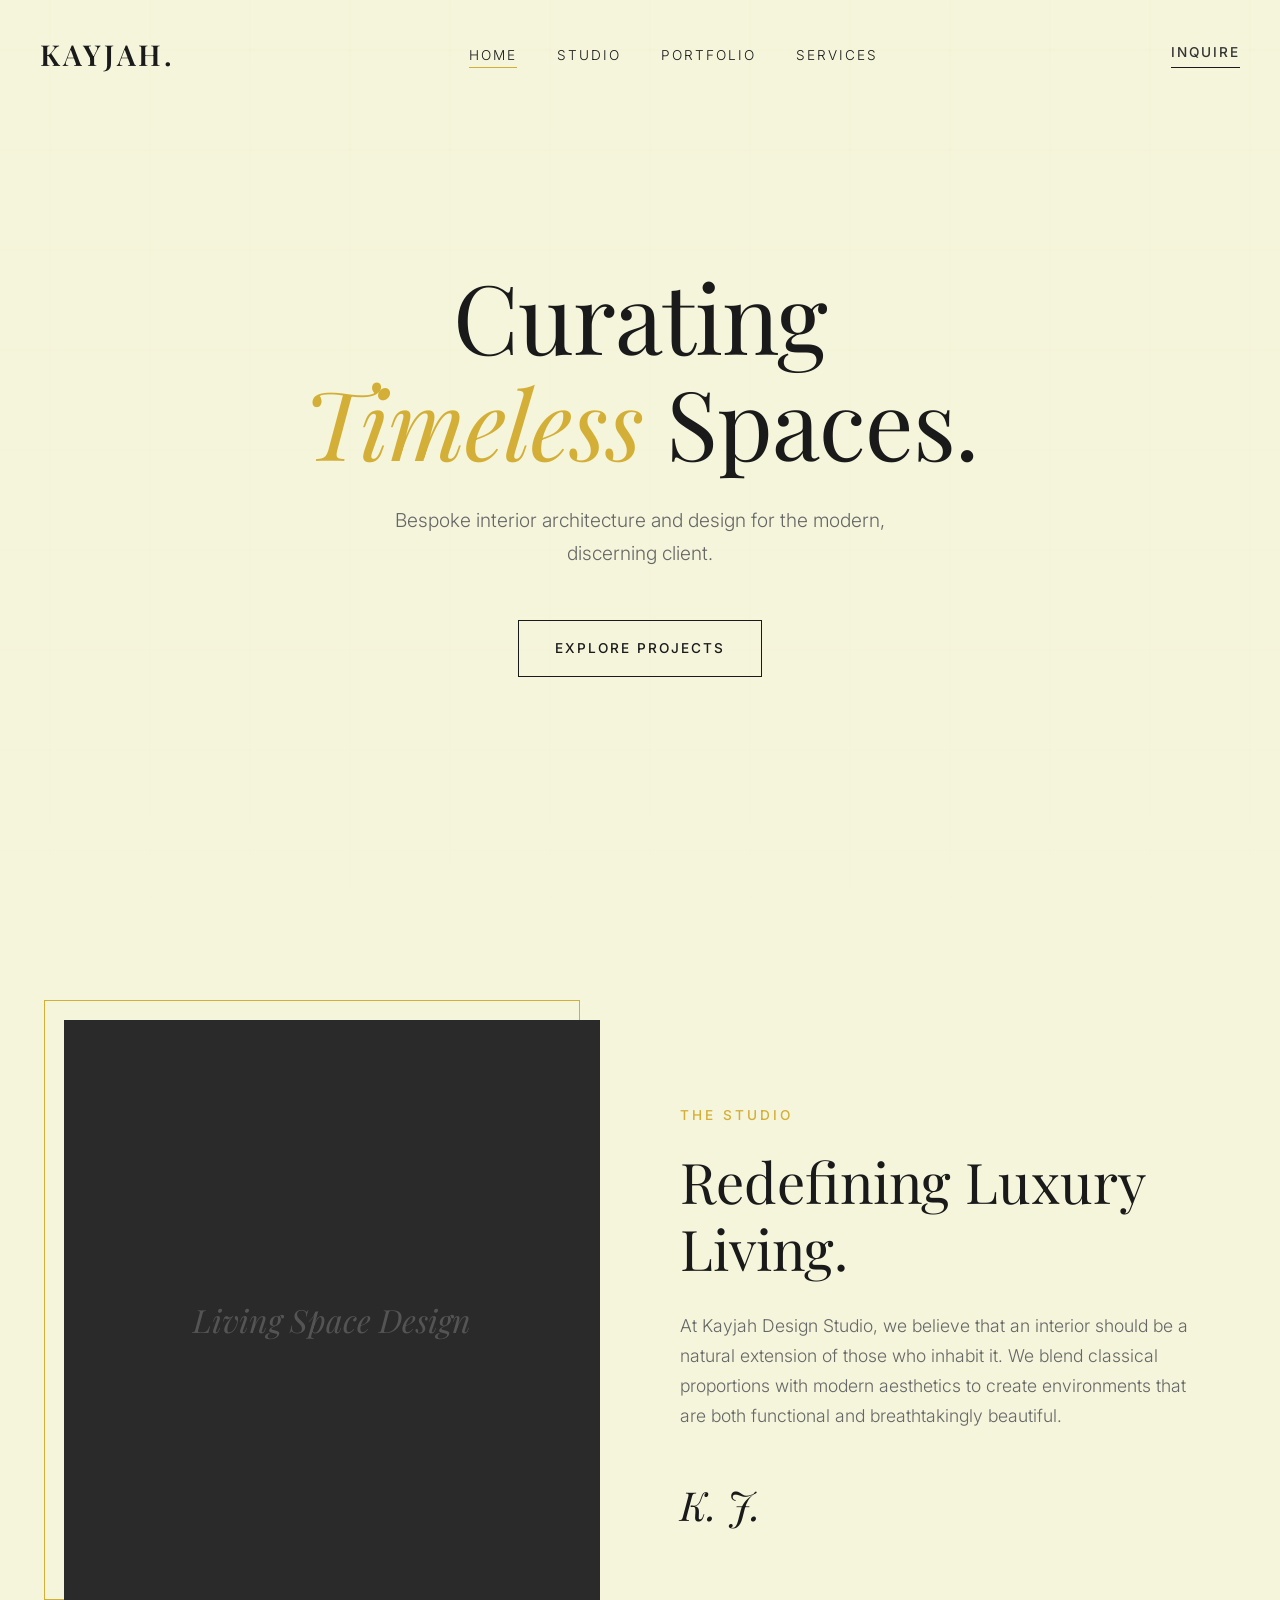
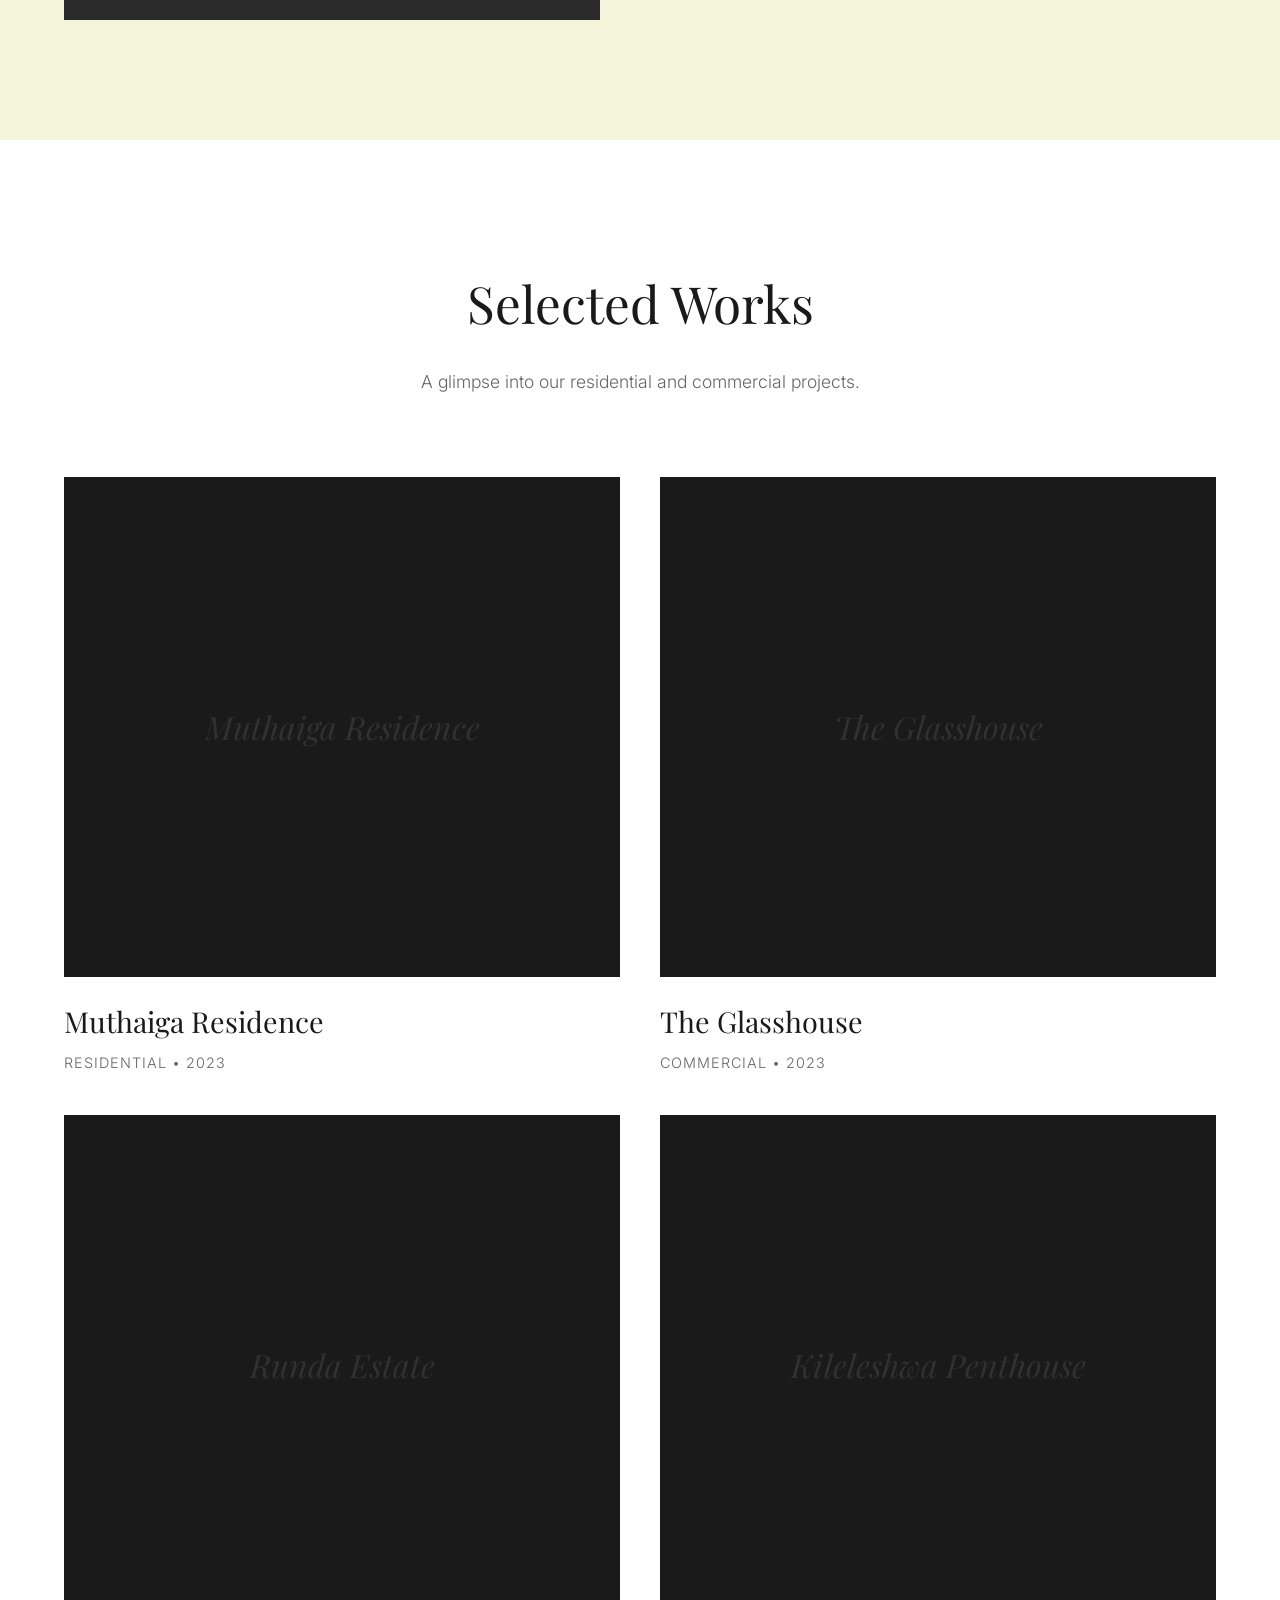
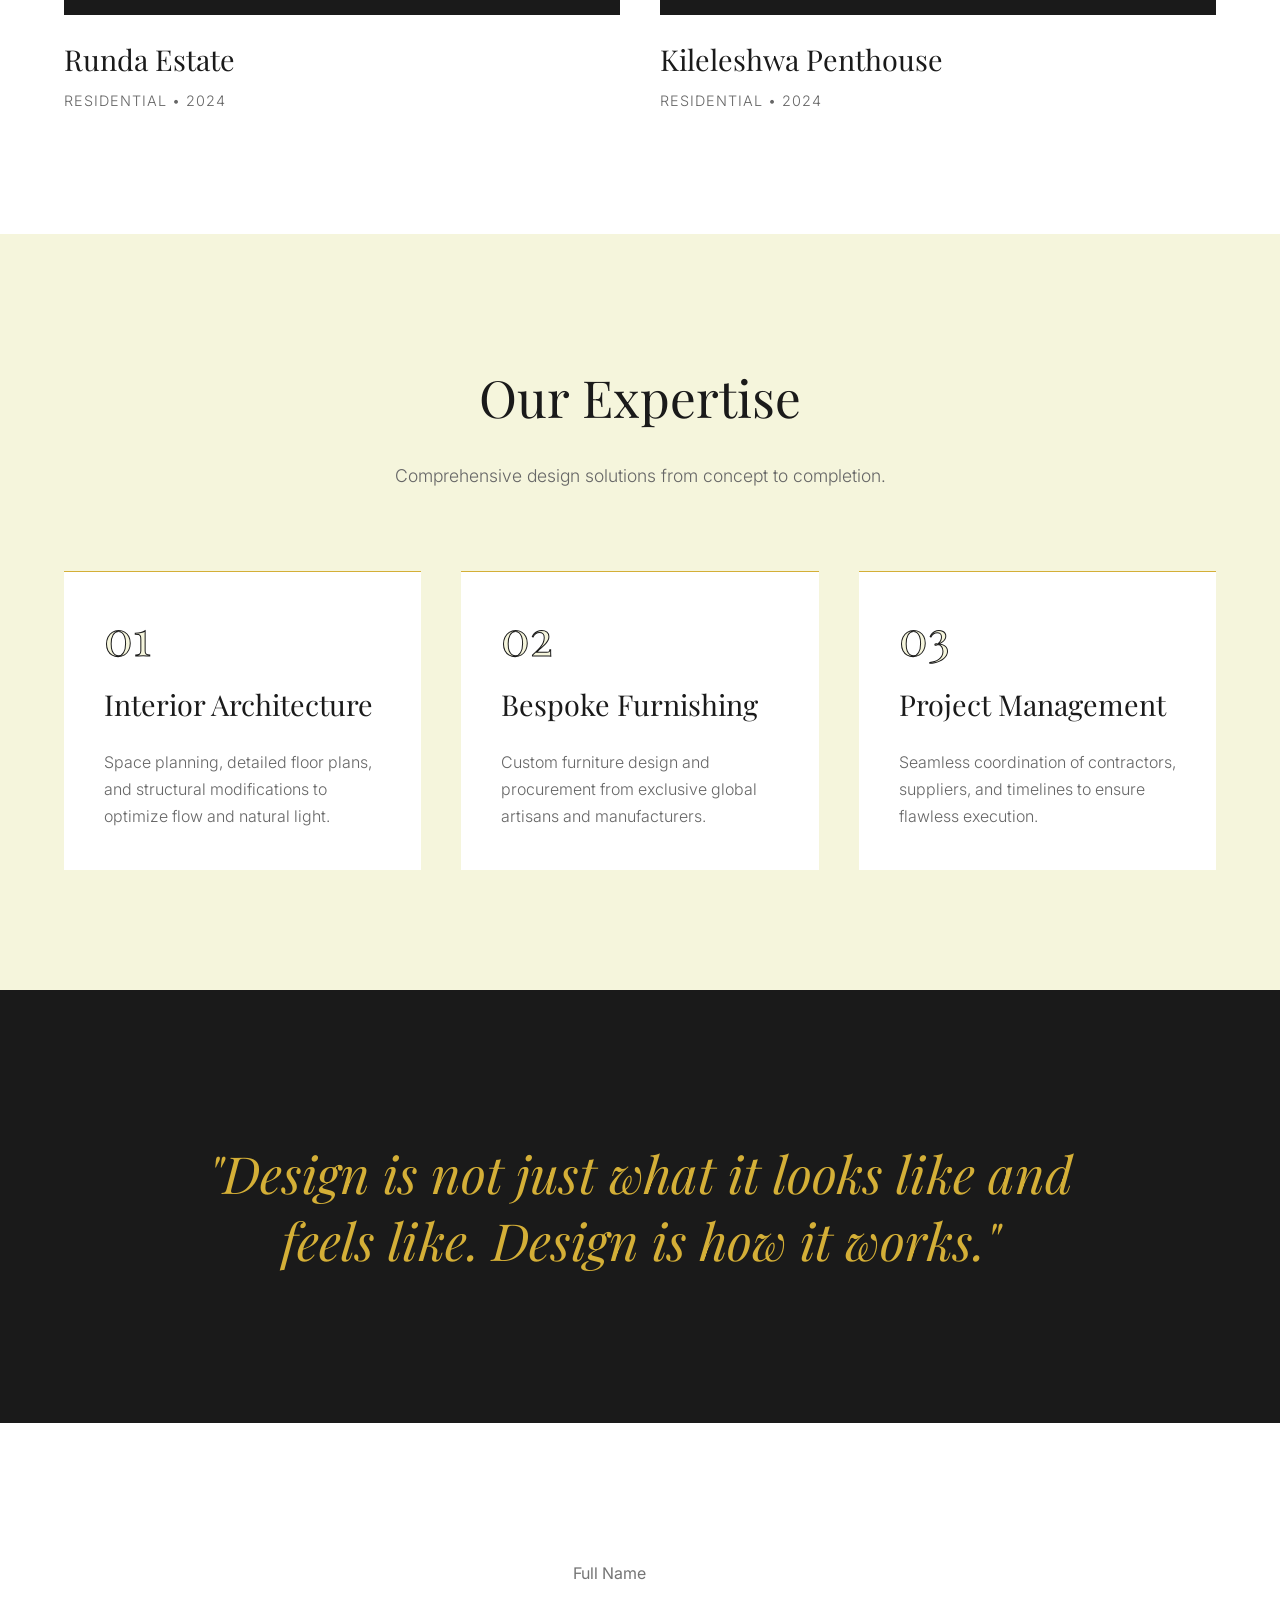
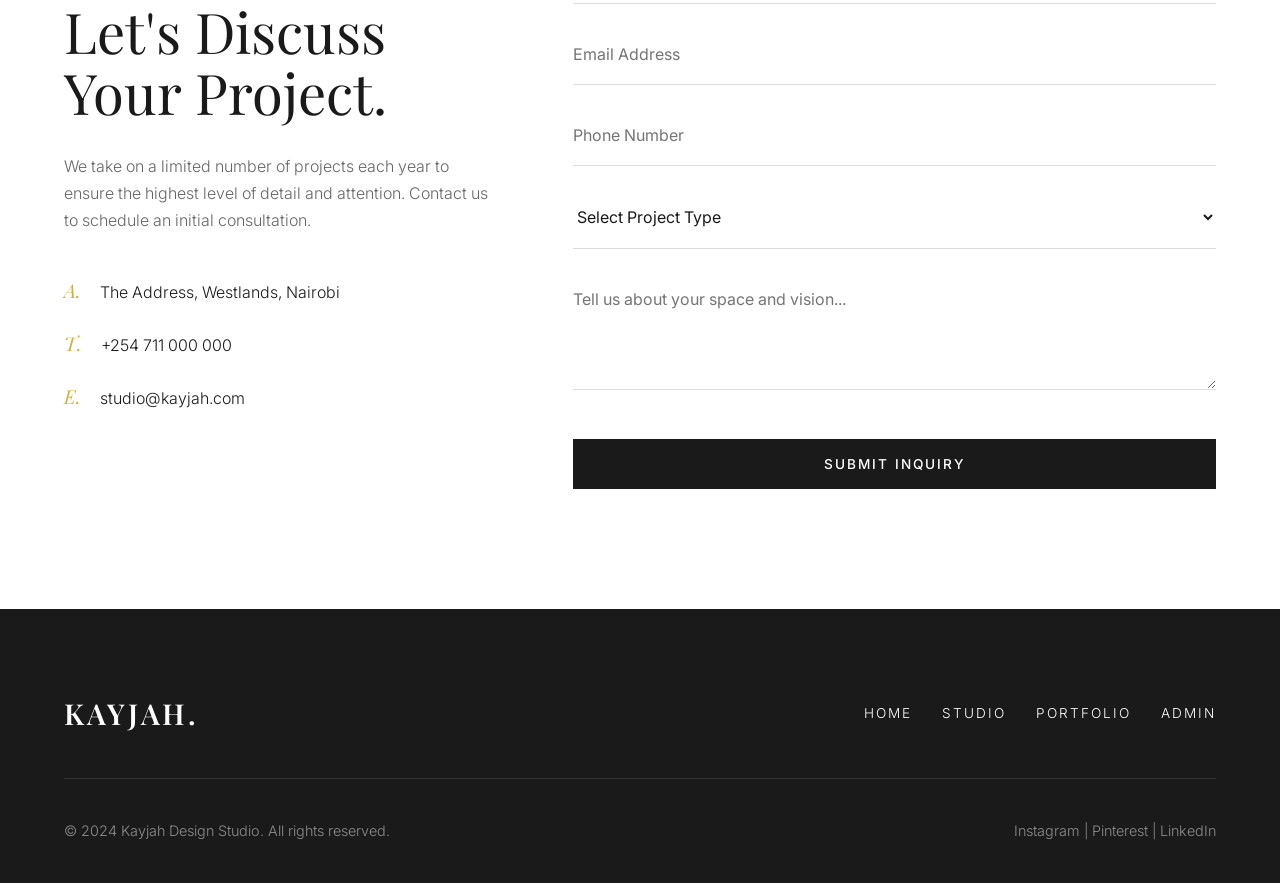
==== index.html @ e2bc9a6b "Initial commit: Kayjah Design Studio" ====
<!DOCTYPE html>
<html lang="en">
<head>
    <meta charset="UTF-8"><meta name="viewport" content="width=device-width,initial-scale=1.0">
    <title>Kayjah Design Studio | Luxury Interior Design Nairobi</title>
    <meta name="description" content="Kayjah Design Studio creates bespoke, elegant, and timeless interior spaces for residential and commercial clients in Nairobi, Kenya.">
    <link href="https://fonts.googleapis.com/css2?family=Inter:wght@300;400;500;600&family=Playfair+Display:ital,wght@0,400;0,600;0,700;1,400&display=swap" rel="stylesheet">
    <link rel="stylesheet" href="style.css">
</head>
<body>
    <nav class="navbar" id="navbar"><div class="nav-container">
        <a href="#home" class="nav-logo">KAYJAH.</a>
        <ul class="nav-links" id="navLinks"><li><a href="#home" class="nav-link active">Home</a></li><li><a href="#about" class="nav-link">Studio</a></li><li><a href="#portfolio" class="nav-link">Portfolio</a></li><li><a href="#services" class="nav-link">Services</a></li></ul>
        <a href="#contact" class="nav-cta">Inquire</a>
        <button class="hamburger" id="hamburger"><span></span><span></span><span></span></button>
    </div></nav>

    <header id="home" class="hero">
        <div class="hero-bg"></div>
        <div class="hero-content">
            <h1>Curating<br><em>Timeless</em> Spaces.</h1>
            <p class="hero-sub">Bespoke interior architecture and design for the modern, discerning client.</p>
            <a href="#portfolio" class="btn btn-outline">Explore Projects</a>
        </div>
    </header>

    <section id="about" class="section split-section">
        <div class="container"><div class="split-grid">
            <div class="split-img">
                <div class="img-placeholder">Living Space Design</div>
            </div>
            <div class="split-content">
                <span class="tag">The Studio</span>
                <h2>Redefining Luxury Living.</h2>
                <p>At Kayjah Design Studio, we believe that an interior should be a natural extension of those who inhabit it. We blend classical proportions with modern aesthetics to create environments that are both functional and breathtakingly beautiful.</p>
                <div class="signature">K. J.</div>
            </div>
        </div></div>
    </section>

    <section id="portfolio" class="section bg-light">
        <div class="container">
            <div class="section-header"><h2>Selected Works</h2><p>A glimpse into our residential and commercial projects.</p></div>
            <div class="port-grid">
                <div class="port-item">
                    <div class="port-img img-1">Muthaiga Residence</div>
                    <div class="port-info"><h3>Muthaiga Residence</h3><p>Residential • 2023</p></div>
                </div>
                <div class="port-item">
                    <div class="port-img img-2">The Glasshouse</div>
                    <div class="port-info"><h3>The Glasshouse</h3><p>Commercial • 2023</p></div>
                </div>
                <div class="port-item">
                    <div class="port-img img-3">Runda Estate</div>
                    <div class="port-info"><h3>Runda Estate</h3><p>Residential • 2024</p></div>
                </div>
                <div class="port-item">
                    <div class="port-img img-4">Kileleshwa Penthouse</div>
                    <div class="port-info"><h3>Kileleshwa Penthouse</h3><p>Residential • 2024</p></div>
                </div>
            </div>
        </div>
    </section>

    <section id="services" class="section">
        <div class="container">
            <div class="section-header"><h2>Our Expertise</h2><p>Comprehensive design solutions from concept to completion.</p></div>
            <div class="svc-grid">
                <div class="svc-card">
                    <div class="svc-num">01</div>
                    <h3>Interior Architecture</h3>
                    <p>Space planning, detailed floor plans, and structural modifications to optimize flow and natural light.</p>
                </div>
                <div class="svc-card">
                    <div class="svc-num">02</div>
                    <h3>Bespoke Furnishing</h3>
                    <p>Custom furniture design and procurement from exclusive global artisans and manufacturers.</p>
                </div>
                <div class="svc-card">
                    <div class="svc-num">03</div>
                    <h3>Project Management</h3>
                    <p>Seamless coordination of contractors, suppliers, and timelines to ensure flawless execution.</p>
                </div>
            </div>
        </div>
    </section>

    <section class="quote-section">
        <div class="container">
            <blockquote>"Design is not just what it looks like and feels like. Design is how it works."</blockquote>
        </div>
    </section>

    <section id="contact" class="section contact-section bg-light">
        <div class="container"><div class="contact-wrap">
            <div class="contact-info">
                <h2>Let's Discuss<br>Your Project.</h2>
                <p>We take on a limited number of projects each year to ensure the highest level of detail and attention. Contact us to schedule an initial consultation.</p>
                <div class="c-details">
                    <p><span>A.</span> The Address, Westlands, Nairobi</p>
                    <p><span>T.</span> +254 711 000 000</p>
                    <p><span>E.</span> studio@kayjah.com</p>
                </div>
            </div>
            <div class="contact-form-box">
                <form id="contactForm">
                    <div class="form-group"><input type="text" name="name" placeholder="Full Name" required></div>
                    <div class="form-group"><input type="email" name="email" placeholder="Email Address" required></div>
                    <div class="form-group"><input type="tel" name="phone" placeholder="Phone Number" required></div>
                    <div class="form-group"><select name="projectType" required><option value="">Select Project Type</option><option>Residential</option><option>Commercial / Retail</option><option>Hospitality</option></select></div>
                    <div class="form-group"><textarea name="details" rows="4" placeholder="Tell us about your space and vision..." required></textarea></div>
                    <button type="submit" class="btn btn-primary">Submit Inquiry</button>
                </form>
            </div>
        </div></div>
    </section>

    <footer class="footer"><div class="container">
        <div class="f-top">
            <a href="#home" class="nav-logo">KAYJAH.</a>
            <div class="f-links">
                <a href="#home">Home</a>
                <a href="#about">Studio</a>
                <a href="#portfolio">Portfolio</a>
                <a href="admin.html">Admin</a>
            </div>
        </div>
        <div class="f-bottom">
            <p>© 2024 Kayjah Design Studio. All rights reserved.</p>
            <div class="socials">Instagram | Pinterest | LinkedIn</div>
        </div>
    </div></footer>

    <div class="toast" id="toast"></div>
    <script src="script.js"></script>
</body></html>
---- style.css ----
/* Kayjah Design Studio — Warm Beige #F5F5DC | Matte Black #1A1A1A | Brushed Gold #D4AF37 */
*,*::before,*::after{margin:0;padding:0;box-sizing:border-box}
:root{--primary:#1A1A1A;--primary-light:#2A2A2A;--accent:#D4AF37;--accent-hover:#b8952b;--bg:#F5F5DC;--white:#ffffff;--text:#333333;--text-light:#666666;--shadow:0 15px 40px rgba(0,0,0,0.06);--transition:0.4s cubic-bezier(0.2,0.8,0.2,1)}
html{scroll-behavior:smooth}body{font-family:'Inter',sans-serif;background:var(--bg);color:var(--text);line-height:1.7;overflow-x:hidden;font-weight:300}
h1,h2,h3,h4{font-family:'Playfair Display',serif;color:var(--primary);font-weight:400}
.container{max-width:1200px;margin:0 auto;padding:0 24px}a{text-decoration:none;color:inherit;transition:var(--transition)}

.btn{display:inline-block;padding:16px 36px;font-family:'Inter',sans-serif;font-size:0.85rem;letter-spacing:2px;text-transform:uppercase;cursor:pointer;transition:var(--transition);border:1px solid transparent;font-weight:500}
.btn-primary{background:var(--primary);color:var(--white)}.btn-primary:hover{background:var(--accent);color:var(--white)}
.btn-outline{background:transparent;color:var(--primary);border-color:var(--primary)}.btn-outline:hover{background:var(--primary);color:var(--white)}

.navbar{position:fixed;top:0;left:0;right:0;z-index:1000;padding:30px 0;transition:var(--transition);background:transparent}.navbar.scrolled{background:var(--white);padding:20px 0;box-shadow:0 2px 20px rgba(0,0,0,0.05)}
.nav-container{max-width:1300px;margin:0 auto;padding:0 40px;display:flex;align-items:center;justify-content:space-between}
.nav-logo{font-family:'Playfair Display',serif;font-size:1.8rem;color:var(--primary);letter-spacing:3px;font-weight:600}
.nav-links{display:flex;list-style:none;gap:40px}.nav-link{color:var(--primary);font-size:0.85rem;text-transform:uppercase;letter-spacing:2px;position:relative}.nav-link::after{content:'';position:absolute;width:0;height:1px;bottom:-5px;left:0;background:var(--accent);transition:var(--transition)}.nav-link:hover::after,.nav-link.active::after{width:100%}
.nav-cta{font-size:0.85rem;text-transform:uppercase;letter-spacing:2px;border-bottom:1px solid var(--primary);padding-bottom:3px;font-weight:500}.nav-cta:hover{color:var(--accent);border-color:var(--accent)}
.hamburger{display:none;background:none;border:none;cursor:pointer;padding:8px}.hamburger span{display:block;width:26px;height:1px;background:var(--primary);margin:6px 0;transition:var(--transition)}

.hero{min-height:100vh;display:flex;align-items:center;padding:120px 40px 80px;position:relative;background:var(--bg)}
.hero-bg{position:absolute;inset:0;background:linear-gradient(rgba(245,245,220,0.7),rgba(245,245,220,0.9)),url('data:image/svg+xml;utf8,<svg width="100" height="100" xmlns="http://www.w3.org/2000/svg"><line x1="0" y1="50" x2="100" y2="50" stroke="%23D4AF37" stroke-width="0.5" opacity="0.3"/><line x1="50" y1="0" x2="50" y2="100" stroke="%23D4AF37" stroke-width="0.5" opacity="0.3"/></svg>')}
.hero-content{position:relative;z-index:2;max-width:800px;margin:0 auto;text-align:center}
.hero h1{font-size:clamp(4rem,8vw,6rem);line-height:1.1;margin-bottom:30px;letter-spacing:-1px}.hero h1 em{font-style:italic;color:var(--accent)}
.hero-sub{font-size:1.2rem;color:var(--text-light);margin-bottom:50px;max-width:500px;margin-left:auto;margin-right:auto}

.section{padding:120px 0}.bg-light{background:var(--white)}
.section-header{text-align:center;margin-bottom:80px}
.tag{display:inline-block;color:var(--accent);font-size:0.85rem;letter-spacing:3px;margin-bottom:20px;text-transform:uppercase;font-weight:500}
.section-header h2{font-size:clamp(2.5rem,4vw,3.5rem);margin-bottom:20px}.section-header p{color:var(--text-light);font-size:1.1rem;max-width:600px;margin:0 auto}

.split-grid{display:grid;grid-template-columns:1fr 1fr;gap:80px;align-items:center}
.split-img{position:relative}.img-placeholder{height:600px;background:var(--primary-light);display:flex;align-items:center;justify-content:center;color:rgba(255,255,255,0.2);font-family:'Playfair Display',serif;font-size:2rem;font-style:italic}
.split-img::before{content:'';position:absolute;top:-20px;left:-20px;width:100%;height:100%;border:1px solid var(--accent);z-index:-1}
.split-content h2{font-size:3.5rem;margin-bottom:30px;line-height:1.2}.split-content p{color:var(--text-light);margin-bottom:40px;font-size:1.1rem}
.signature{font-family:'Playfair Display',serif;font-style:italic;font-size:2.5rem;color:var(--primary)}

.port-grid{display:grid;grid-template-columns:repeat(2,1fr);gap:40px}
.port-item{cursor:pointer;group}.port-img{height:500px;background:var(--primary);margin-bottom:20px;display:flex;align-items:center;justify-content:center;color:rgba(255,255,255,0.1);font-family:'Playfair Display',serif;font-size:2rem;font-style:italic;transition:var(--transition)}.port-item:hover .port-img{transform:scale(0.98)}
.port-info h3{font-size:1.8rem;margin-bottom:5px;transition:var(--transition)}.port-item:hover h3{color:var(--accent)}
.port-info p{color:var(--text-light);font-size:0.9rem;text-transform:uppercase;letter-spacing:1px}

.svc-grid{display:grid;grid-template-columns:repeat(3,1fr);gap:40px}
.svc-card{padding:40px;background:var(--white);border-top:1px solid var(--accent);transition:var(--transition)}
.svc-card:hover{box-shadow:var(--shadow);transform:translateY(-10px)}
.svc-num{font-family:'Playfair Display',serif;font-size:3rem;color:var(--bg);line-height:1;margin-bottom:20px;-webkit-text-stroke:1px var(--primary)}
.svc-card h3{font-size:1.8rem;margin-bottom:20px}.svc-card p{color:var(--text-light)}

.quote-section{padding:150px 0;background:var(--primary);color:var(--white);text-align:center}
.quote-section blockquote{font-family:'Playfair Display',serif;font-size:clamp(2rem,4vw,3.5rem);max-width:900px;margin:0 auto;line-height:1.3;font-style:italic;color:var(--accent)}

.contact-wrap{display:grid;grid-template-columns:1fr 1.5fr;gap:80px;align-items:center}
.contact-info h2{font-size:3.5rem;margin-bottom:30px;line-height:1.1}.contact-info p{color:var(--text-light);margin-bottom:40px}
.c-details p{margin-bottom:20px;font-size:1rem;color:var(--primary)}.c-details span{color:var(--accent);font-family:'Playfair Display',serif;margin-right:15px;font-size:1.2rem;font-style:italic}

.contact-form-box form{display:grid;gap:20px}
.form-group input,.form-group select,.form-group textarea{width:100%;padding:20px 0;border:none;border-bottom:1px solid #ddd;background:transparent;font-family:'Inter',sans-serif;font-size:1rem;color:var(--primary);outline:none;transition:var(--transition)}
.form-group input:focus,.form-group select:focus,.form-group textarea:focus{border-color:var(--accent)}
.contact-form-box .btn{margin-top:20px}

.footer{background:var(--primary);color:var(--white);padding:80px 0 40px}
.f-top{display:flex;justify-content:space-between;align-items:center;border-bottom:1px solid rgba(255,255,255,0.1);padding-bottom:40px;margin-bottom:40px}
.f-top .nav-logo{color:var(--white)}
.f-links{display:flex;gap:30px;font-size:0.85rem;text-transform:uppercase;letter-spacing:2px}.f-links a:hover{color:var(--accent)}
.f-bottom{display:flex;justify-content:space-between;align-items:center;color:rgba(255,255,255,0.5);font-size:0.9rem}

.toast{position:fixed;bottom:40px;right:40px;background:var(--primary);color:var(--white);padding:20px 40px;font-family:'Inter',sans-serif;font-size:0.9rem;letter-spacing:1px;text-transform:uppercase;z-index:3000;opacity:0;transform:translateY(20px);transition:var(--transition);pointer-events:none;border:1px solid var(--accent)}.toast.show{opacity:1;transform:translateY(0)}

@media(max-width:992px){.split-grid{grid-template-columns:1fr}.port-grid{grid-template-columns:1fr}.svc-grid{grid-template-columns:1fr}.contact-wrap{grid-template-columns:1fr}}
@media(max-width:768px){.nav-container{padding:0 24px}.nav-links{display:none;flex-direction:column;position:absolute;top:100%;left:0;right:0;background:var(--white);padding:30px;box-shadow:0 10px 20px rgba(0,0,0,0.05)}.nav-links.active{display:flex}.nav-cta{display:none}.hamburger{display:block}.f-top{flex-direction:column;gap:30px}.f-links{flex-direction:column;align-items:center}.f-bottom{flex-direction:column;gap:20px;text-align:center}}
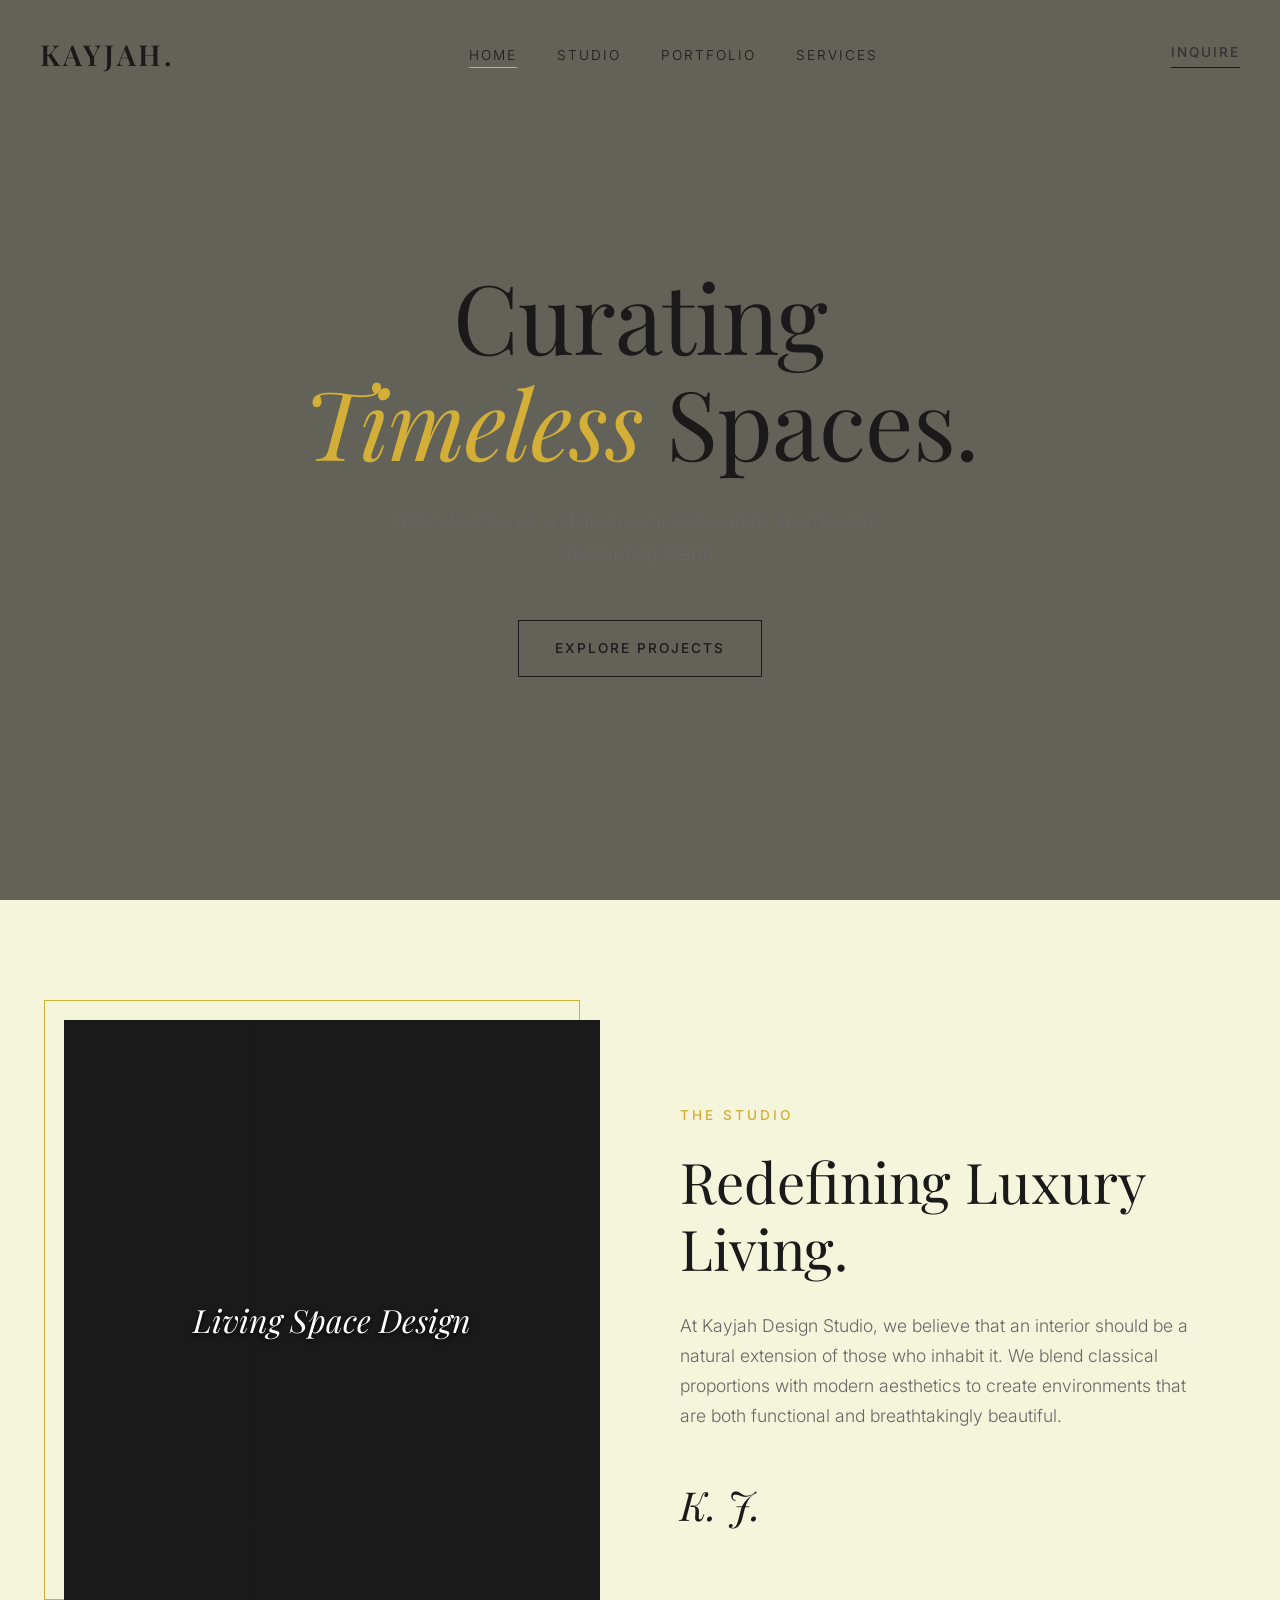
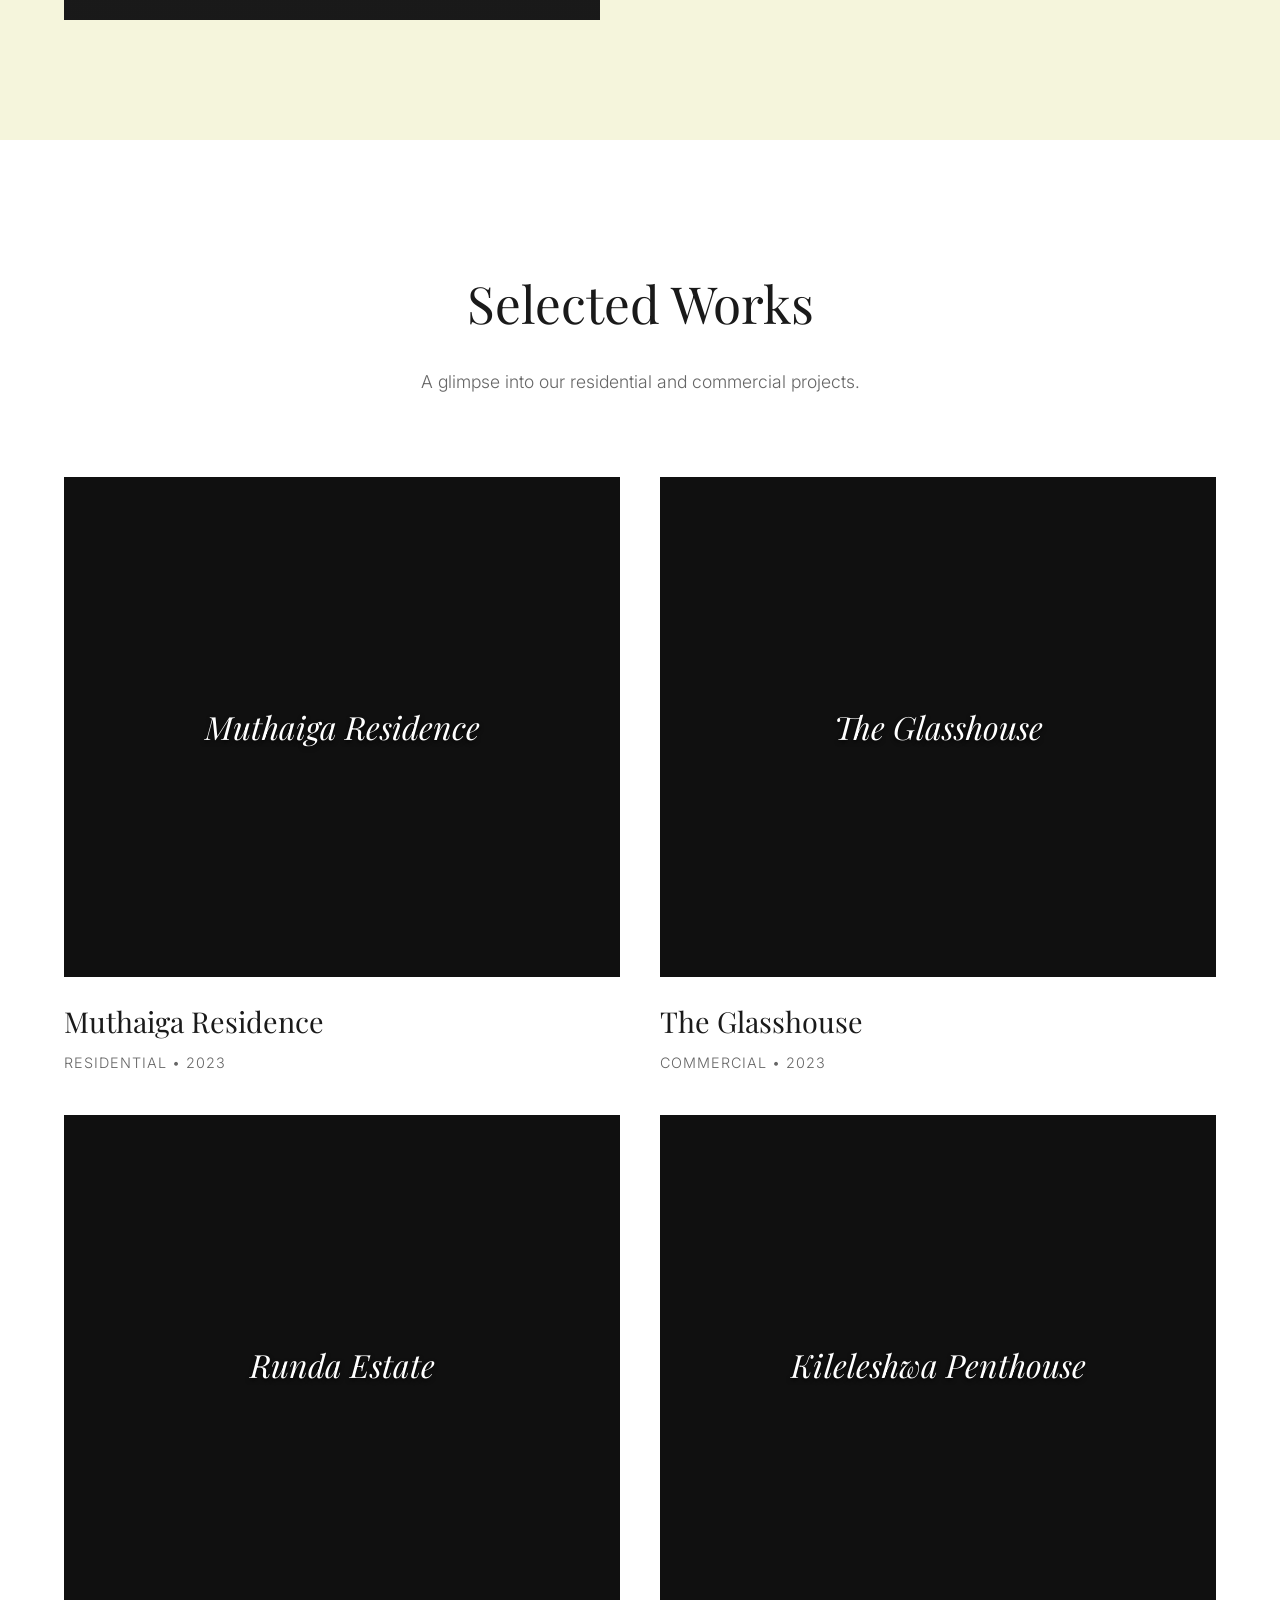
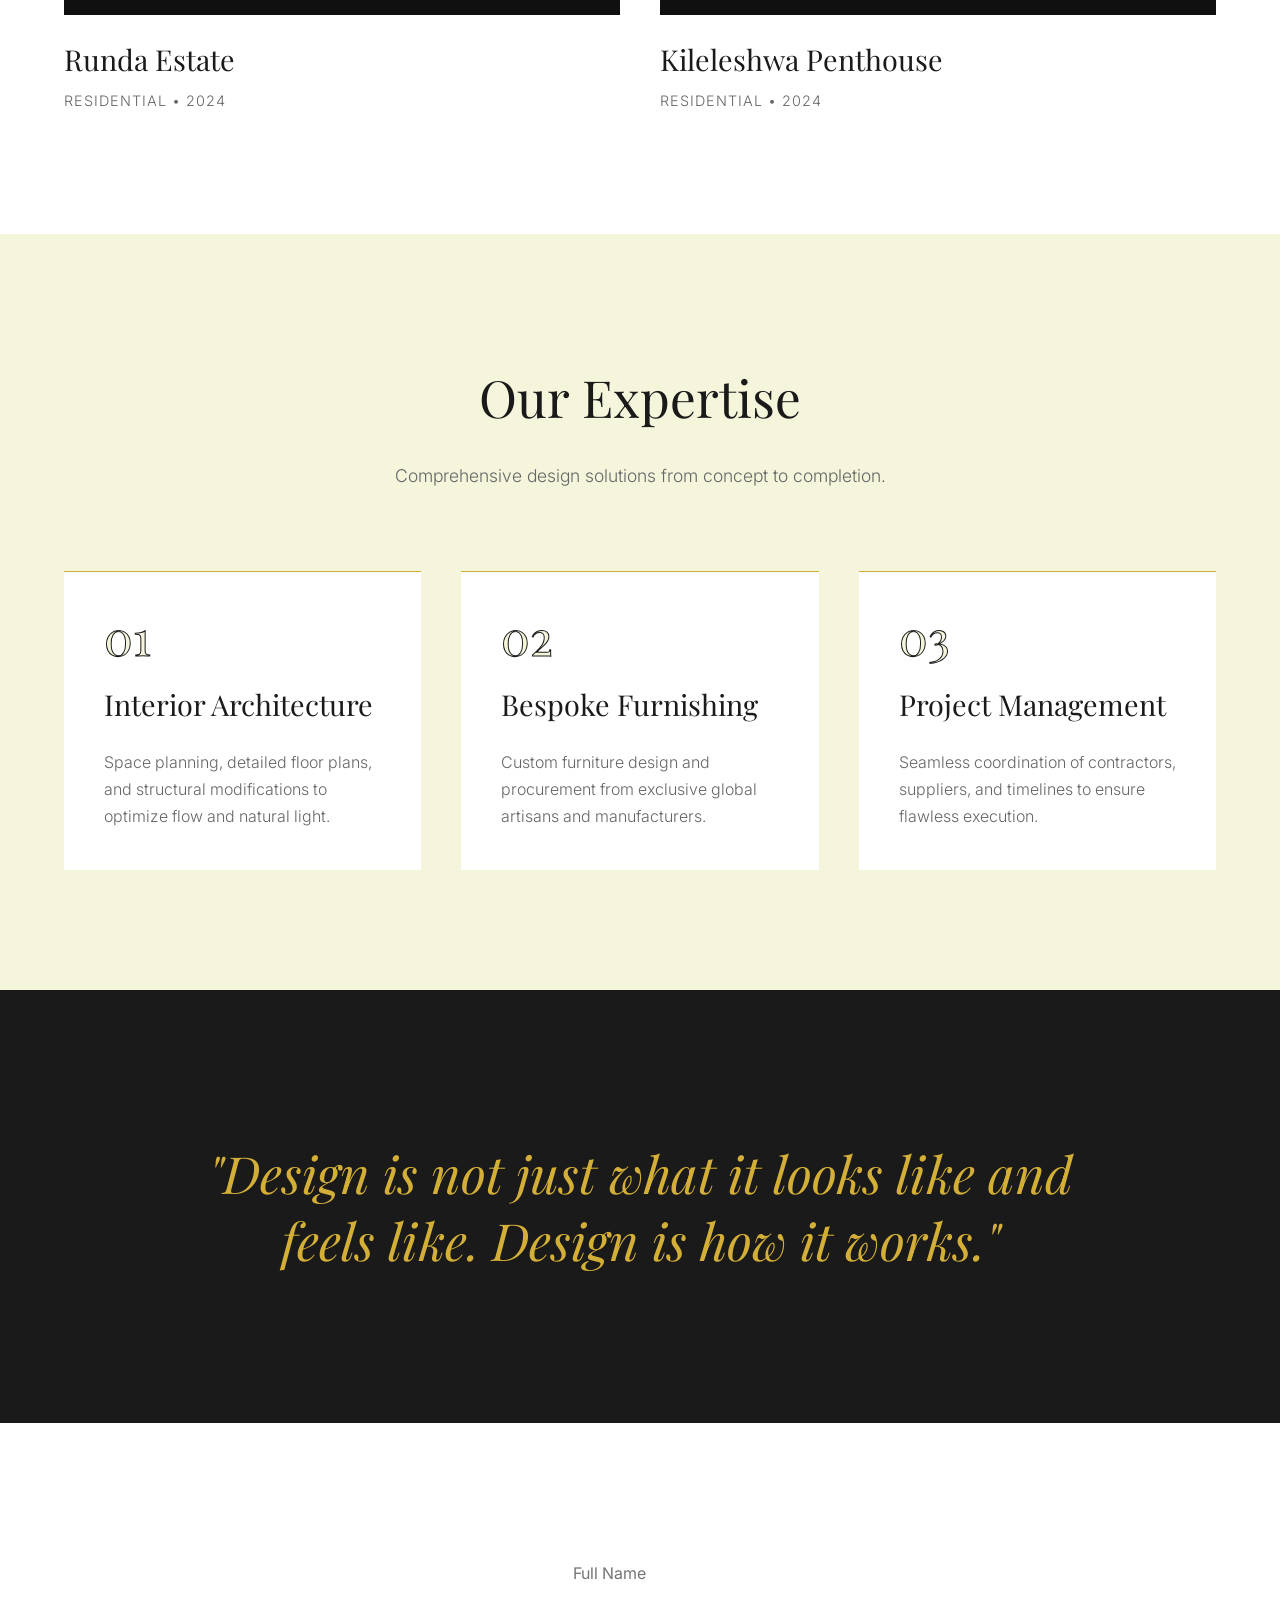
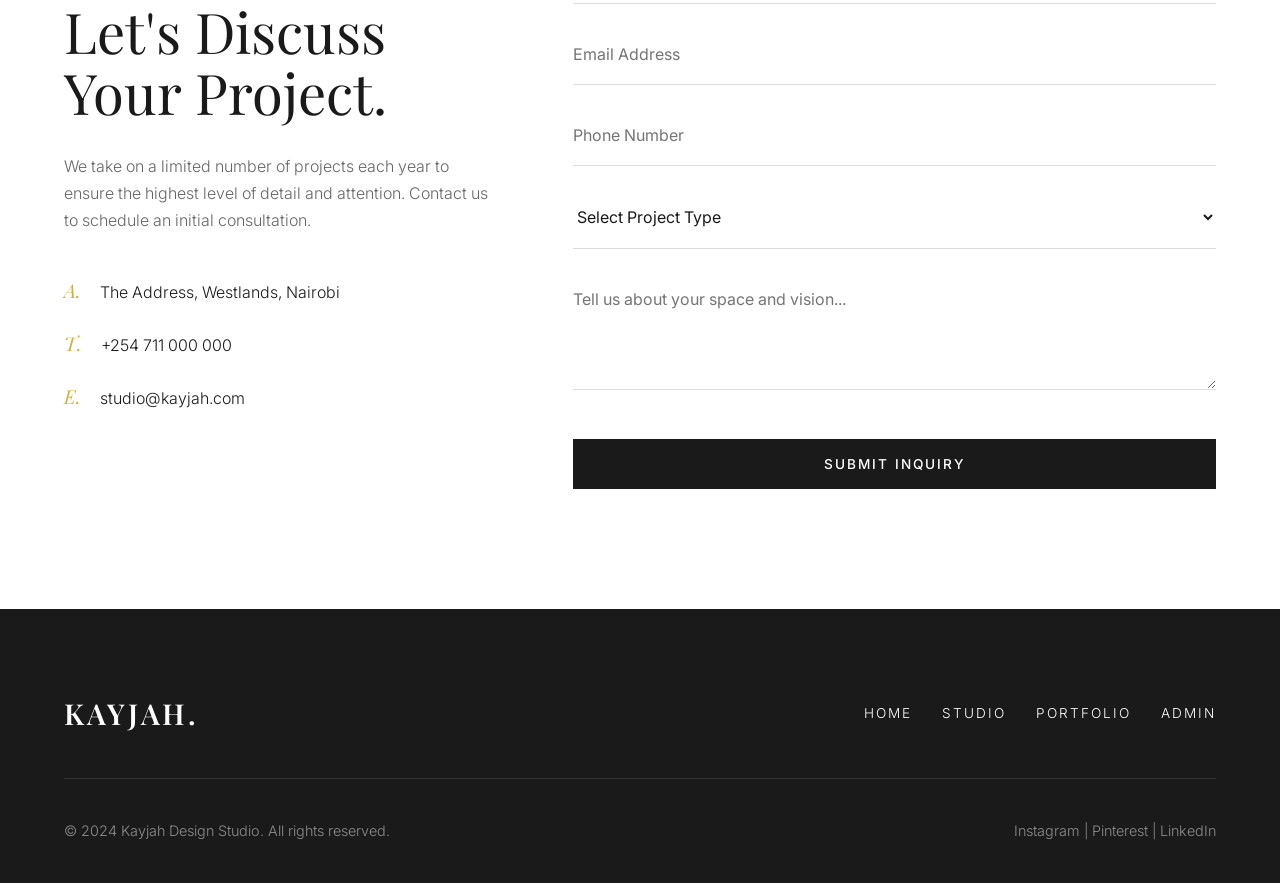
==== commit f18025e6: "Fix layout and perfectly inject background images" ====
--- a/index.html
+++ b/index.html
@@ -1,136 +1,129 @@
 <!DOCTYPE html>
+
 <html lang="en">
 <head>
-    <meta charset="UTF-8"><meta name="viewport" content="width=device-width,initial-scale=1.0">
-    <title>Kayjah Design Studio | Luxury Interior Design Nairobi</title>
-    <meta name="description" content="Kayjah Design Studio creates bespoke, elegant, and timeless interior spaces for residential and commercial clients in Nairobi, Kenya.">
-    <link href="https://fonts.googleapis.com/css2?family=Inter:wght@300;400;500;600&family=Playfair+Display:ital,wght@0,400;0,600;0,700;1,400&display=swap" rel="stylesheet">
-    <link rel="stylesheet" href="style.css">
+<meta charset="utf-8"/><meta content="width=device-width,initial-scale=1.0" name="viewport"/>
+<title>Kayjah Design Studio | Luxury Interior Design Nairobi</title>
+<meta content="Kayjah Design Studio creates bespoke, elegant, and timeless interior spaces for residential and commercial clients in Nairobi, Kenya." name="description"/>
+<link href="https://fonts.googleapis.com/css2?family=Inter:wght@300;400;500;600&amp;family=Playfair+Display:ital,wght@0,400;0,600;0,700;1,400&amp;display=swap" rel="stylesheet"/>
+<link href="style.css" rel="stylesheet"/>
 </head>
 <body>
-    <nav class="navbar" id="navbar"><div class="nav-container">
-        <a href="#home" class="nav-logo">KAYJAH.</a>
-        <ul class="nav-links" id="navLinks"><li><a href="#home" class="nav-link active">Home</a></li><li><a href="#about" class="nav-link">Studio</a></li><li><a href="#portfolio" class="nav-link">Portfolio</a></li><li><a href="#services" class="nav-link">Services</a></li></ul>
-        <a href="#contact" class="nav-cta">Inquire</a>
-        <button class="hamburger" id="hamburger"><span></span><span></span><span></span></button>
-    </div></nav>
-
-    <header id="home" class="hero">
-        <div class="hero-bg"></div>
-        <div class="hero-content">
-            <h1>Curating<br><em>Timeless</em> Spaces.</h1>
-            <p class="hero-sub">Bespoke interior architecture and design for the modern, discerning client.</p>
-            <a href="#portfolio" class="btn btn-outline">Explore Projects</a>
-        </div>
-    </header>
-
-    <section id="about" class="section split-section">
-        <div class="container"><div class="split-grid">
-            <div class="split-img">
-                <div class="img-placeholder">Living Space Design</div>
-            </div>
-            <div class="split-content">
-                <span class="tag">The Studio</span>
-                <h2>Redefining Luxury Living.</h2>
-                <p>At Kayjah Design Studio, we believe that an interior should be a natural extension of those who inhabit it. We blend classical proportions with modern aesthetics to create environments that are both functional and breathtakingly beautiful.</p>
-                <div class="signature">K. J.</div>
-            </div>
-        </div></div>
-    </section>
-
-    <section id="portfolio" class="section bg-light">
-        <div class="container">
-            <div class="section-header"><h2>Selected Works</h2><p>A glimpse into our residential and commercial projects.</p></div>
-            <div class="port-grid">
-                <div class="port-item">
-                    <div class="port-img img-1">Muthaiga Residence</div>
-                    <div class="port-info"><h3>Muthaiga Residence</h3><p>Residential • 2023</p></div>
-                </div>
-                <div class="port-item">
-                    <div class="port-img img-2">The Glasshouse</div>
-                    <div class="port-info"><h3>The Glasshouse</h3><p>Commercial • 2023</p></div>
-                </div>
-                <div class="port-item">
-                    <div class="port-img img-3">Runda Estate</div>
-                    <div class="port-info"><h3>Runda Estate</h3><p>Residential • 2024</p></div>
-                </div>
-                <div class="port-item">
-                    <div class="port-img img-4">Kileleshwa Penthouse</div>
-                    <div class="port-info"><h3>Kileleshwa Penthouse</h3><p>Residential • 2024</p></div>
-                </div>
-            </div>
-        </div>
-    </section>
-
-    <section id="services" class="section">
-        <div class="container">
-            <div class="section-header"><h2>Our Expertise</h2><p>Comprehensive design solutions from concept to completion.</p></div>
-            <div class="svc-grid">
-                <div class="svc-card">
-                    <div class="svc-num">01</div>
-                    <h3>Interior Architecture</h3>
-                    <p>Space planning, detailed floor plans, and structural modifications to optimize flow and natural light.</p>
-                </div>
-                <div class="svc-card">
-                    <div class="svc-num">02</div>
-                    <h3>Bespoke Furnishing</h3>
-                    <p>Custom furniture design and procurement from exclusive global artisans and manufacturers.</p>
-                </div>
-                <div class="svc-card">
-                    <div class="svc-num">03</div>
-                    <h3>Project Management</h3>
-                    <p>Seamless coordination of contractors, suppliers, and timelines to ensure flawless execution.</p>
-                </div>
-            </div>
-        </div>
-    </section>
-
-    <section class="quote-section">
-        <div class="container">
-            <blockquote>"Design is not just what it looks like and feels like. Design is how it works."</blockquote>
-        </div>
-    </section>
-
-    <section id="contact" class="section contact-section bg-light">
-        <div class="container"><div class="contact-wrap">
-            <div class="contact-info">
-                <h2>Let's Discuss<br>Your Project.</h2>
-                <p>We take on a limited number of projects each year to ensure the highest level of detail and attention. Contact us to schedule an initial consultation.</p>
-                <div class="c-details">
-                    <p><span>A.</span> The Address, Westlands, Nairobi</p>
-                    <p><span>T.</span> +254 711 000 000</p>
-                    <p><span>E.</span> studio@kayjah.com</p>
-                </div>
-            </div>
-            <div class="contact-form-box">
-                <form id="contactForm">
-                    <div class="form-group"><input type="text" name="name" placeholder="Full Name" required></div>
-                    <div class="form-group"><input type="email" name="email" placeholder="Email Address" required></div>
-                    <div class="form-group"><input type="tel" name="phone" placeholder="Phone Number" required></div>
-                    <div class="form-group"><select name="projectType" required><option value="">Select Project Type</option><option>Residential</option><option>Commercial / Retail</option><option>Hospitality</option></select></div>
-                    <div class="form-group"><textarea name="details" rows="4" placeholder="Tell us about your space and vision..." required></textarea></div>
-                    <button type="submit" class="btn btn-primary">Submit Inquiry</button>
-                </form>
-            </div>
-        </div></div>
-    </section>
-
-    <footer class="footer"><div class="container">
-        <div class="f-top">
-            <a href="#home" class="nav-logo">KAYJAH.</a>
-            <div class="f-links">
-                <a href="#home">Home</a>
-                <a href="#about">Studio</a>
-                <a href="#portfolio">Portfolio</a>
-                <a href="admin.html">Admin</a>
-            </div>
-        </div>
-        <div class="f-bottom">
-            <p>© 2024 Kayjah Design Studio. All rights reserved.</p>
-            <div class="socials">Instagram | Pinterest | LinkedIn</div>
-        </div>
-    </div></footer>
-
-    <div class="toast" id="toast"></div>
-    <script src="script.js"></script>
+<nav class="navbar" id="navbar"><div class="nav-container">
+<a class="nav-logo" href="#home">KAYJAH.</a>
+<ul class="nav-links" id="navLinks"><li><a class="nav-link active" href="#home">Home</a></li><li><a class="nav-link" href="#about">Studio</a></li><li><a class="nav-link" href="#portfolio">Portfolio</a></li><li><a class="nav-link" href="#services">Services</a></li></ul>
+<a class="nav-cta" href="#contact">Inquire</a>
+<button class="hamburger" id="hamburger"><span></span><span></span><span></span></button>
+</div></nav>
+<header class="hero" id="home">
+<div class="hero-bg" style=" background-image: linear-gradient(rgba(0,0,0,0.6), rgba(0,0,0,0.6)), url('https://loremflickr.com/1200/800/interior,design,livingroom?lock=100') !important; background-size: cover !important; background-position: center !important;"></div>
+<div class="hero-content">
+<h1>Curating<br/><em>Timeless</em> Spaces.</h1>
+<p class="hero-sub">Bespoke interior architecture and design for the modern, discerning client.</p>
+<a class="btn btn-outline" href="#portfolio">Explore Projects</a>
+</div>
+</header>
+<section class="section split-section" id="about">
+<div class="container"><div class="split-grid">
+<div class="split-img" style=" background-image: linear-gradient(rgba(0,0,0,0.4), rgba(0,0,0,0.4)), url('https://loremflickr.com/800/600/Living,Space,Design?lock=1') !important; background-size: cover !important; background-position: center !important; color: white !important; text-shadow: 0 2px 4px rgba(0,0,0,0.8);">
+<div class="img-placeholder" style=" background-image: linear-gradient(rgba(0,0,0,0.4), rgba(0,0,0,0.4)), url('https://loremflickr.com/800/600/Living,Space,Design?lock=2') !important; background-size: cover !important; background-position: center !important; color: white !important; text-shadow: 0 2px 4px rgba(0,0,0,0.8);">Living Space Design</div>
+</div>
+<div class="split-content">
+<span class="tag">The Studio</span>
+<h2>Redefining Luxury Living.</h2>
+<p>At Kayjah Design Studio, we believe that an interior should be a natural extension of those who inhabit it. We blend classical proportions with modern aesthetics to create environments that are both functional and breathtakingly beautiful.</p>
+<div class="signature">K. J.</div>
+</div>
+</div></div>
+</section>
+<section class="section bg-light" id="portfolio">
+<div class="container">
+<div class="section-header"><h2>Selected Works</h2><p>A glimpse into our residential and commercial projects.</p></div>
+<div class="port-grid">
+<div class="port-item">
+<div class="port-img img-1" style=" background-image: linear-gradient(rgba(0,0,0,0.4), rgba(0,0,0,0.4)), url('https://loremflickr.com/800/600/Muthaiga,Residence?lock=3') !important; background-size: cover !important; background-position: center !important; color: white !important; text-shadow: 0 2px 4px rgba(0,0,0,0.8);">Muthaiga Residence</div>
+<div class="port-info"><h3>Muthaiga Residence</h3><p>Residential • 2023</p></div>
+</div>
+<div class="port-item">
+<div class="port-img img-2" style=" background-image: linear-gradient(rgba(0,0,0,0.4), rgba(0,0,0,0.4)), url('https://loremflickr.com/800/600/The,Glasshouse?lock=4') !important; background-size: cover !important; background-position: center !important; color: white !important; text-shadow: 0 2px 4px rgba(0,0,0,0.8);">The Glasshouse</div>
+<div class="port-info"><h3>The Glasshouse</h3><p>Commercial • 2023</p></div>
+</div>
+<div class="port-item">
+<div class="port-img img-3" style=" background-image: linear-gradient(rgba(0,0,0,0.4), rgba(0,0,0,0.4)), url('https://loremflickr.com/800/600/Runda,Estate?lock=5') !important; background-size: cover !important; background-position: center !important; color: white !important; text-shadow: 0 2px 4px rgba(0,0,0,0.8);">Runda Estate</div>
+<div class="port-info"><h3>Runda Estate</h3><p>Residential • 2024</p></div>
+</div>
+<div class="port-item">
+<div class="port-img img-4" style=" background-image: linear-gradient(rgba(0,0,0,0.4), rgba(0,0,0,0.4)), url('https://loremflickr.com/800/600/Kileleshwa,Penthouse?lock=6') !important; background-size: cover !important; background-position: center !important; color: white !important; text-shadow: 0 2px 4px rgba(0,0,0,0.8);">Kileleshwa Penthouse</div>
+<div class="port-info"><h3>Kileleshwa Penthouse</h3><p>Residential • 2024</p></div>
+</div>
+</div>
+</div>
+</section>
+<section class="section" id="services">
+<div class="container">
+<div class="section-header"><h2>Our Expertise</h2><p>Comprehensive design solutions from concept to completion.</p></div>
+<div class="svc-grid">
+<div class="svc-card">
+<div class="svc-num">01</div>
+<h3>Interior Architecture</h3>
+<p>Space planning, detailed floor plans, and structural modifications to optimize flow and natural light.</p>
+</div>
+<div class="svc-card">
+<div class="svc-num">02</div>
+<h3>Bespoke Furnishing</h3>
+<p>Custom furniture design and procurement from exclusive global artisans and manufacturers.</p>
+</div>
+<div class="svc-card">
+<div class="svc-num">03</div>
+<h3>Project Management</h3>
+<p>Seamless coordination of contractors, suppliers, and timelines to ensure flawless execution.</p>
+</div>
+</div>
+</div>
+</section>
+<section class="quote-section">
+<div class="container">
+<blockquote>"Design is not just what it looks like and feels like. Design is how it works."</blockquote>
+</div>
+</section>
+<section class="section contact-section bg-light" id="contact">
+<div class="container"><div class="contact-wrap">
+<div class="contact-info">
+<h2>Let's Discuss<br/>Your Project.</h2>
+<p>We take on a limited number of projects each year to ensure the highest level of detail and attention. Contact us to schedule an initial consultation.</p>
+<div class="c-details">
+<p><span>A.</span> The Address, Westlands, Nairobi</p>
+<p><span>T.</span> +254 711 000 000</p>
+<p><span>E.</span> studio@kayjah.com</p>
+</div>
+</div>
+<div class="contact-form-box">
+<form id="contactForm">
+<div class="form-group"><input name="name" placeholder="Full Name" required="" type="text"/></div>
+<div class="form-group"><input name="email" placeholder="Email Address" required="" type="email"/></div>
+<div class="form-group"><input name="phone" placeholder="Phone Number" required="" type="tel"/></div>
+<div class="form-group"><select name="projectType" required=""><option value="">Select Project Type</option><option>Residential</option><option>Commercial / Retail</option><option>Hospitality</option></select></div>
+<div class="form-group"><textarea name="details" placeholder="Tell us about your space and vision..." required="" rows="4"></textarea></div>
+<button class="btn btn-primary" type="submit">Submit Inquiry</button>
+</form>
+</div>
+</div></div>
+</section>
+<footer class="footer"><div class="container">
+<div class="f-top">
+<a class="nav-logo" href="#home">KAYJAH.</a>
+<div class="f-links">
+<a href="#home">Home</a>
+<a href="#about">Studio</a>
+<a href="#portfolio">Portfolio</a>
+<a href="admin.html">Admin</a>
+</div>
+</div>
+<div class="f-bottom">
+<p>© 2024 Kayjah Design Studio. All rights reserved.</p>
+<div class="socials">Instagram | Pinterest | LinkedIn</div>
+</div>
+</div></footer>
+<div class="toast" id="toast"></div>
+<script src="script.js"></script>
 </body></html>
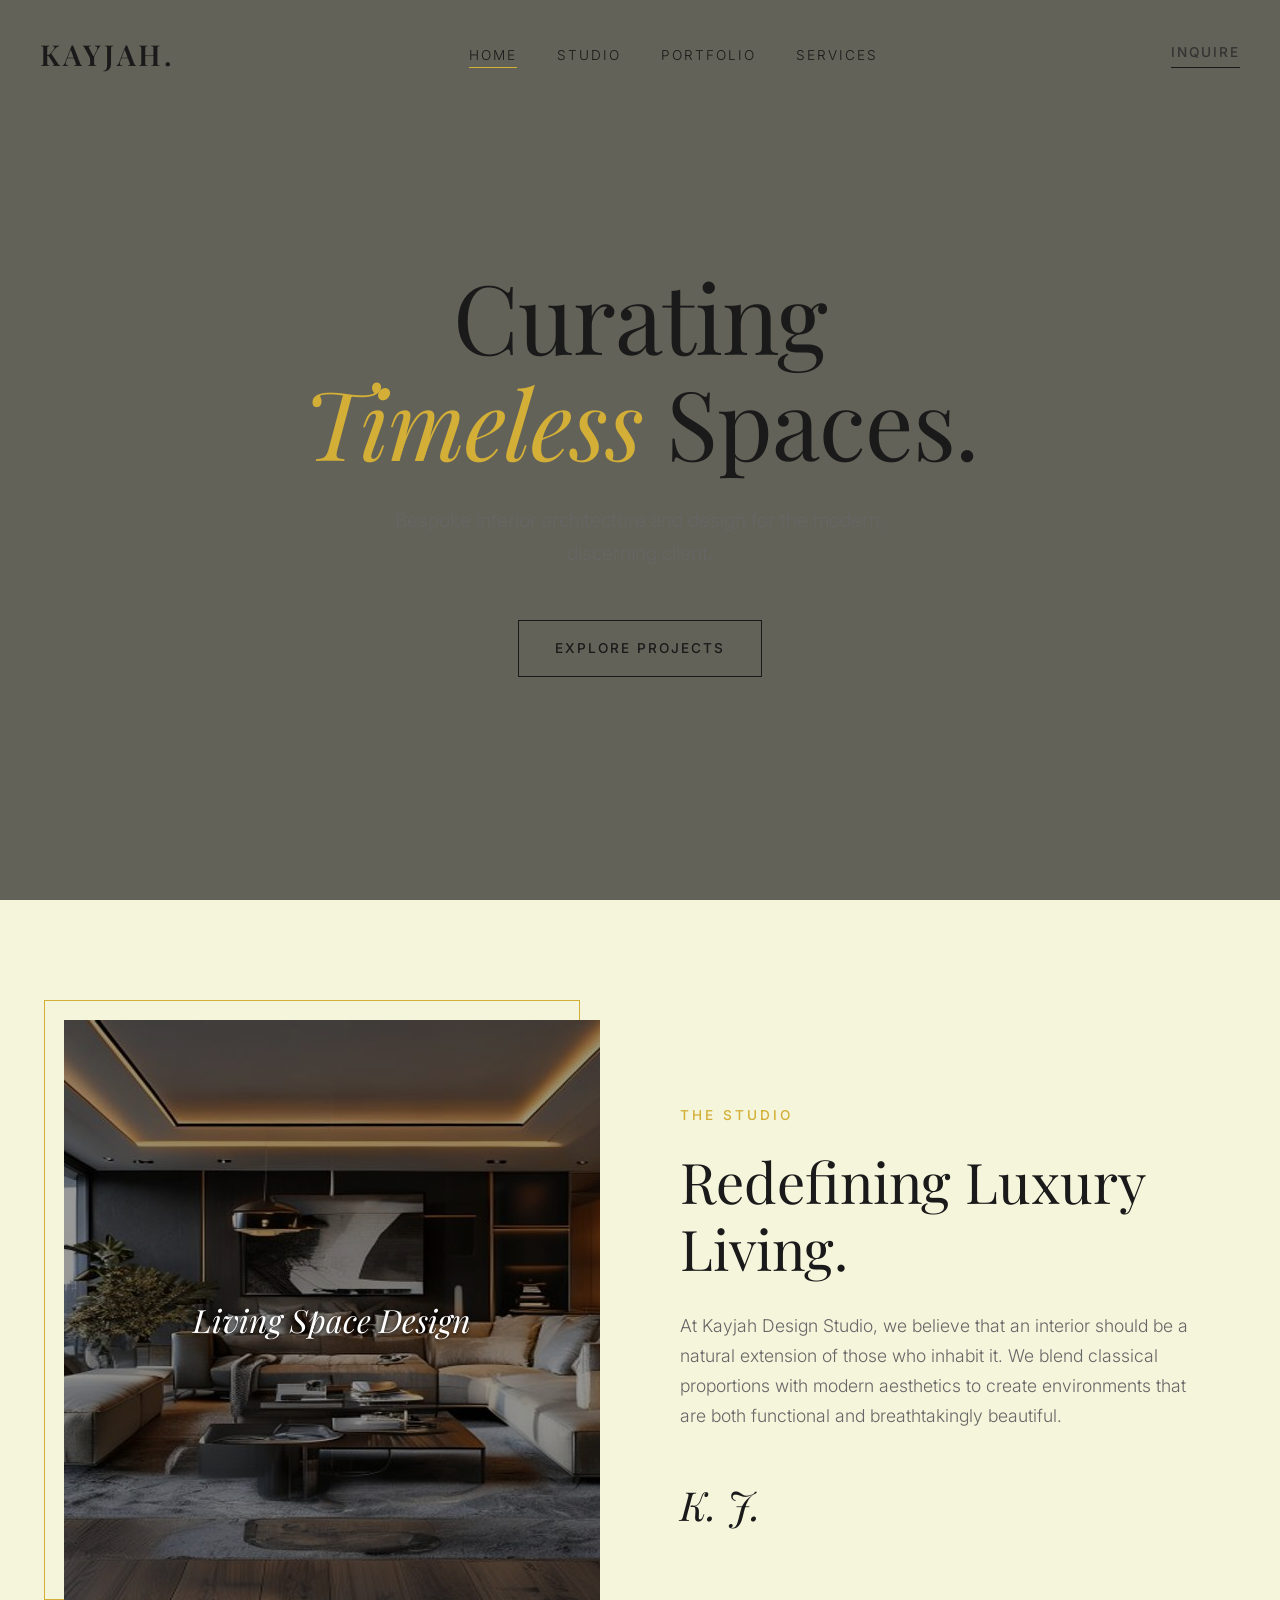
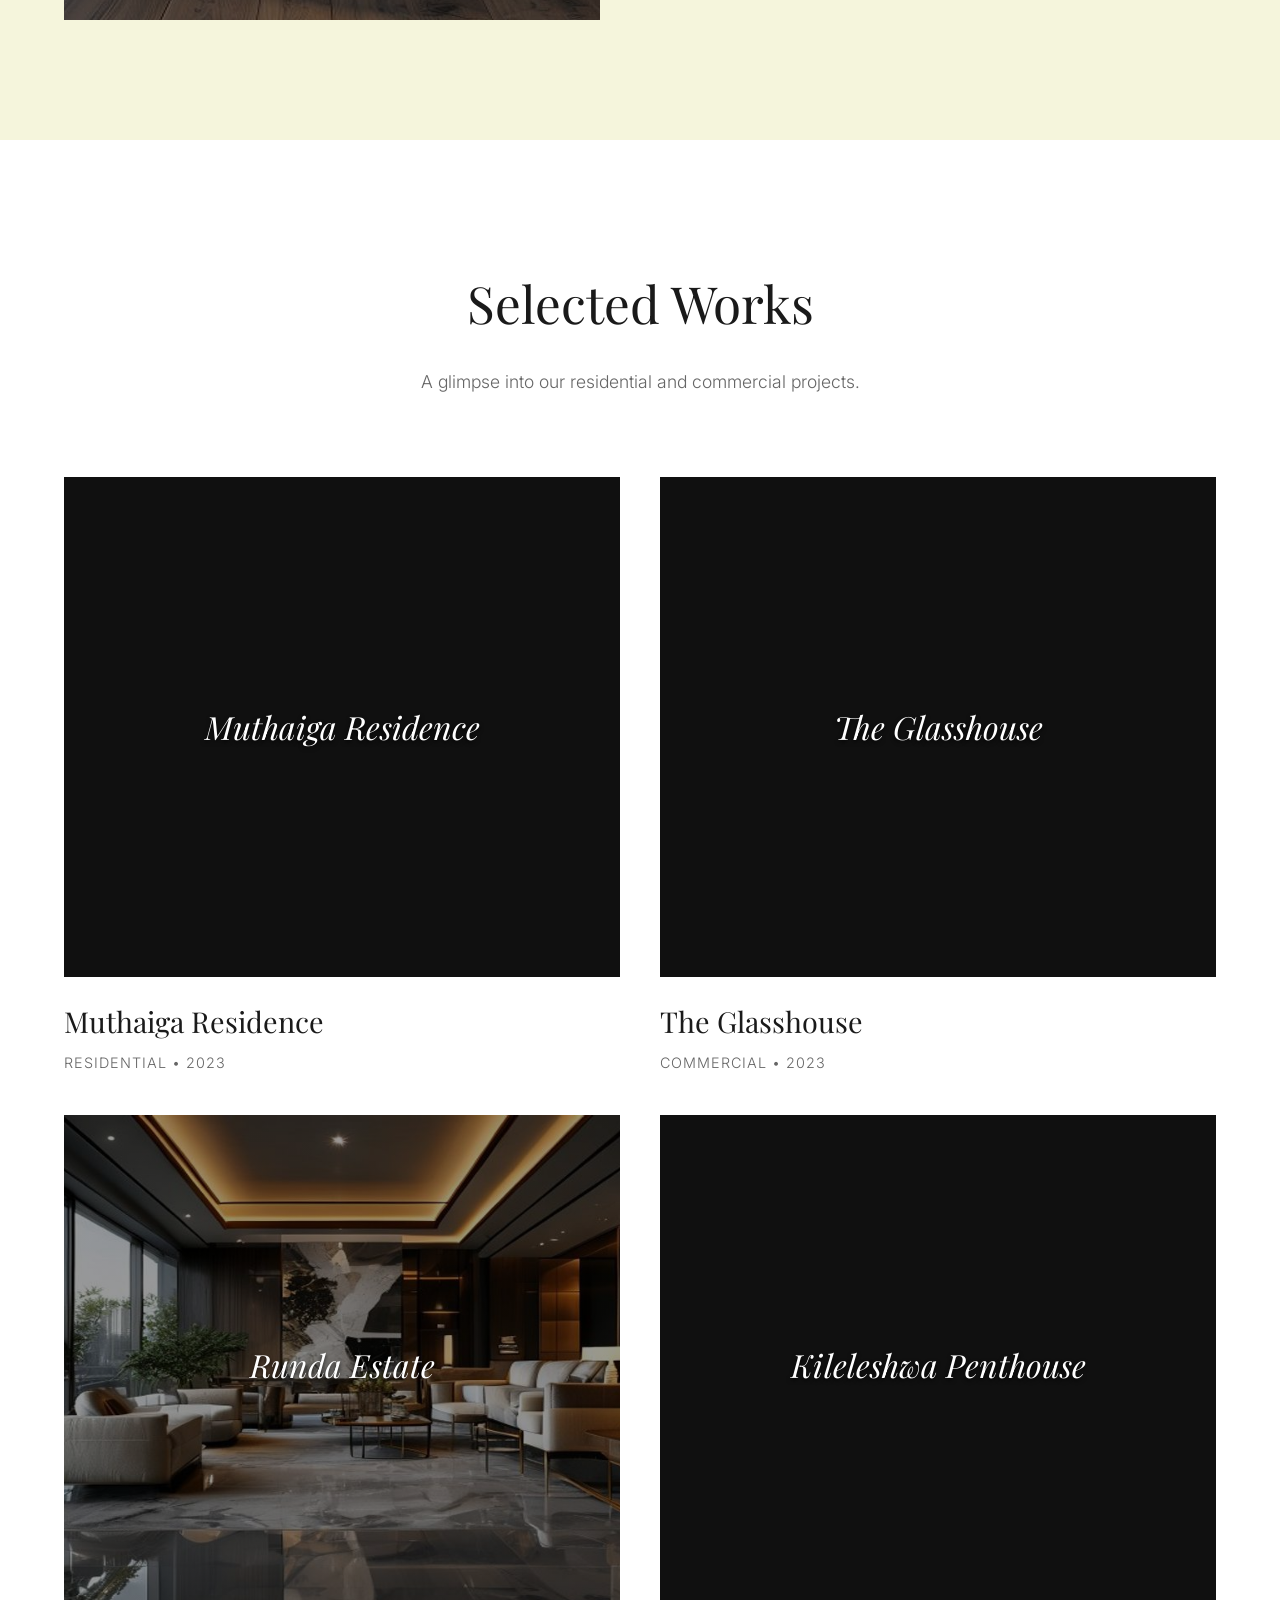
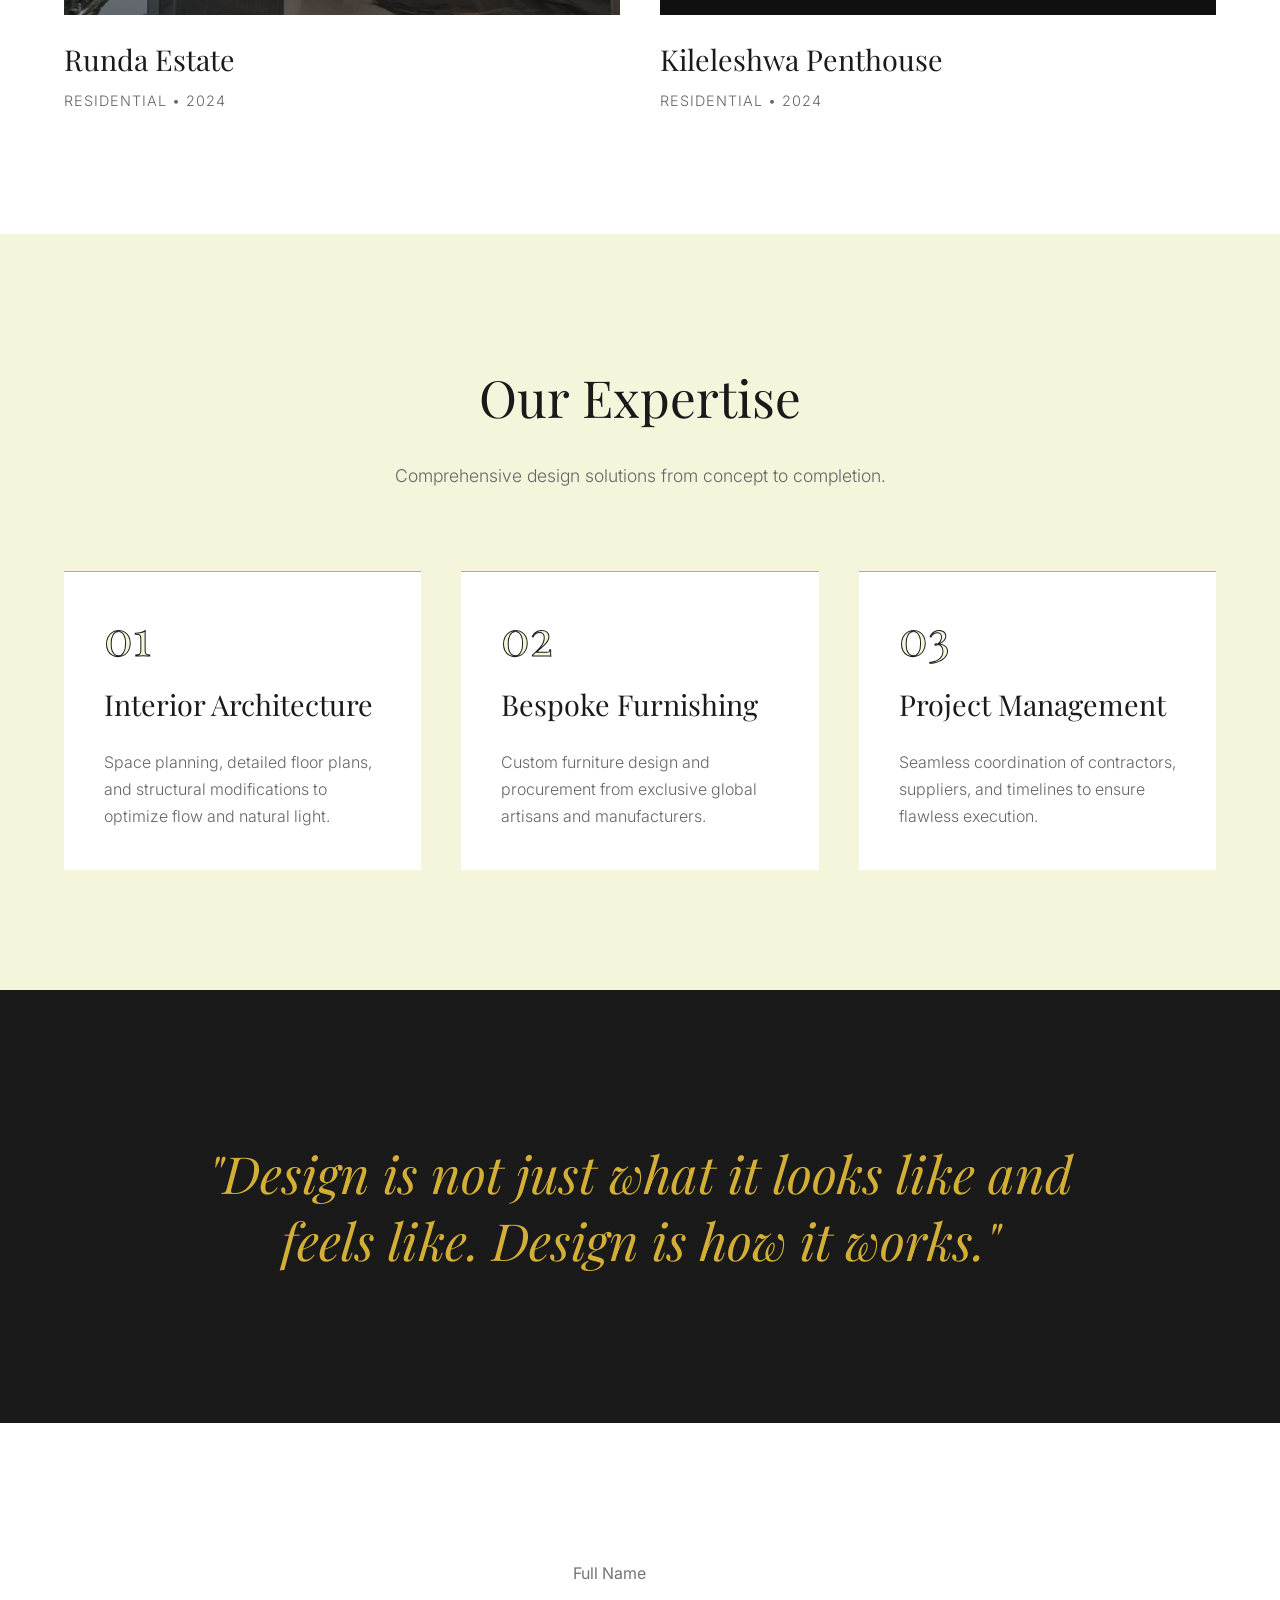
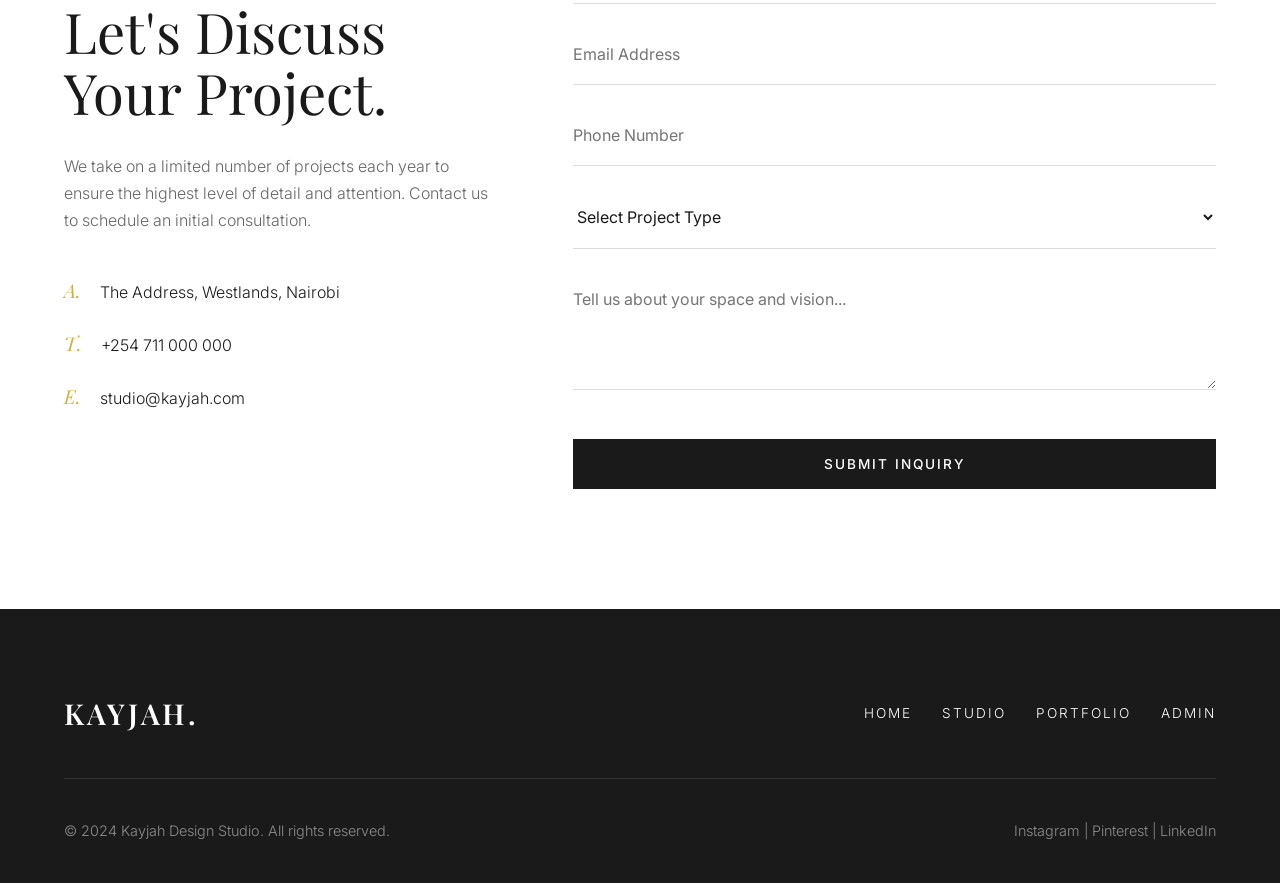
==== commit 0258a399: "Inject AI generated images" ====
--- a/index.html
+++ b/index.html
@@ -26,7 +26,7 @@
 <section class="section split-section" id="about">
 <div class="container"><div class="split-grid">
 <div class="split-img" style=" background-image: linear-gradient(rgba(0,0,0,0.4), rgba(0,0,0,0.4)), url('https://loremflickr.com/800/600/Living,Space,Design?lock=1') !important; background-size: cover !important; background-position: center !important; color: white !important; text-shadow: 0 2px 4px rgba(0,0,0,0.8);">
-<div class="img-placeholder" style=" background-image: linear-gradient(rgba(0,0,0,0.4), rgba(0,0,0,0.4)), url('https://loremflickr.com/800/600/Living,Space,Design?lock=2') !important; background-size: cover !important; background-position: center !important; color: white !important; text-shadow: 0 2px 4px rgba(0,0,0,0.8);">Living Space Design</div>
+<div class="img-placeholder" style="color: white !important; text-shadow: 0 2px 4px rgba(0,0,0,0.8); background-image: linear-gradient(rgba(0,0,0,0.4), rgba(0,0,0,0.4)), url('images/ai_img_2.jpg') !important; background-size: cover !important; background-position: center !important; color: white !important; text-shadow: 0 2px 4px rgba(0,0,0,0.8);">Living Space Design</div>
 </div>
 <div class="split-content">
 <span class="tag">The Studio</span>
@@ -49,7 +49,7 @@
 <div class="port-info"><h3>The Glasshouse</h3><p>Commercial • 2023</p></div>
 </div>
 <div class="port-item">
-<div class="port-img img-3" style=" background-image: linear-gradient(rgba(0,0,0,0.4), rgba(0,0,0,0.4)), url('https://loremflickr.com/800/600/Runda,Estate?lock=5') !important; background-size: cover !important; background-position: center !important; color: white !important; text-shadow: 0 2px 4px rgba(0,0,0,0.8);">Runda Estate</div>
+<div class="port-img img-3" style="color: white !important; text-shadow: 0 2px 4px rgba(0,0,0,0.8); background-image: linear-gradient(rgba(0,0,0,0.4), rgba(0,0,0,0.4)), url('images/ai_img_5.jpg') !important; background-size: cover !important; background-position: center !important; color: white !important; text-shadow: 0 2px 4px rgba(0,0,0,0.8);">Runda Estate</div>
 <div class="port-info"><h3>Runda Estate</h3><p>Residential • 2024</p></div>
 </div>
 <div class="port-item">
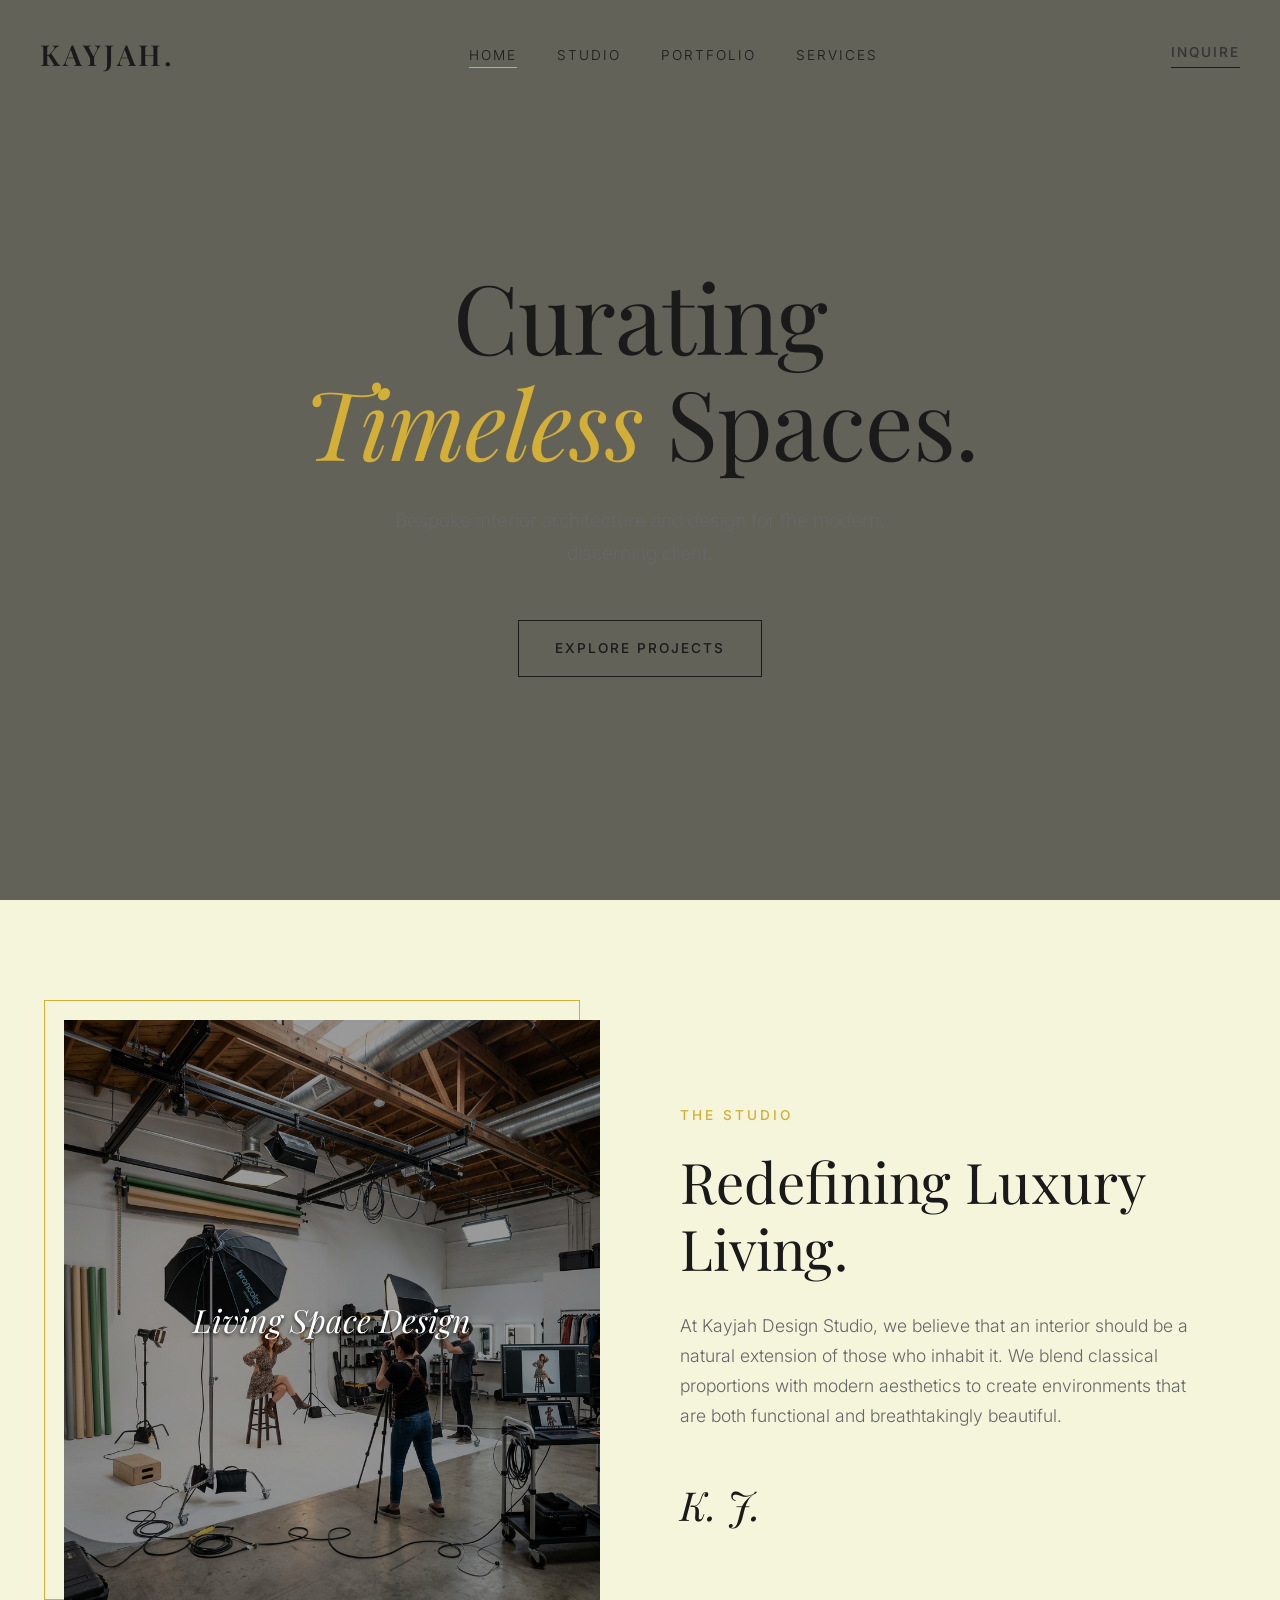
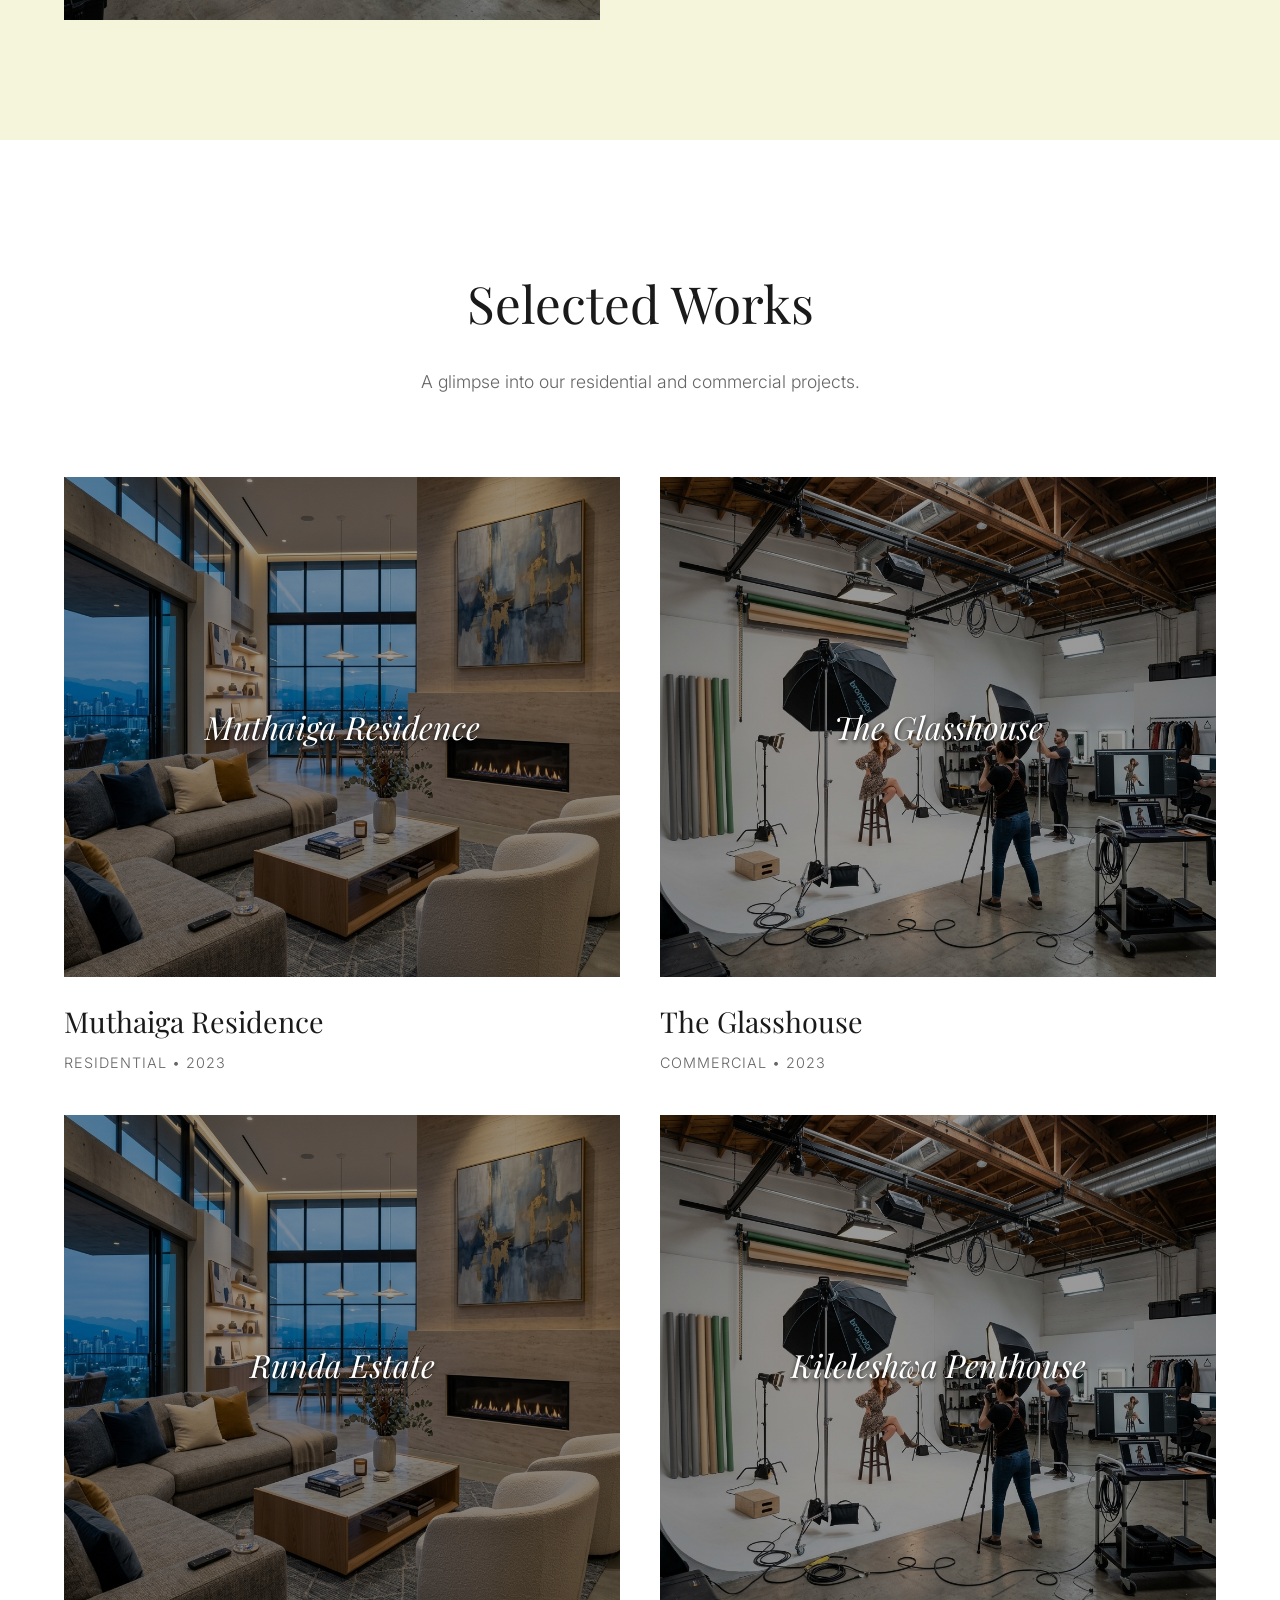
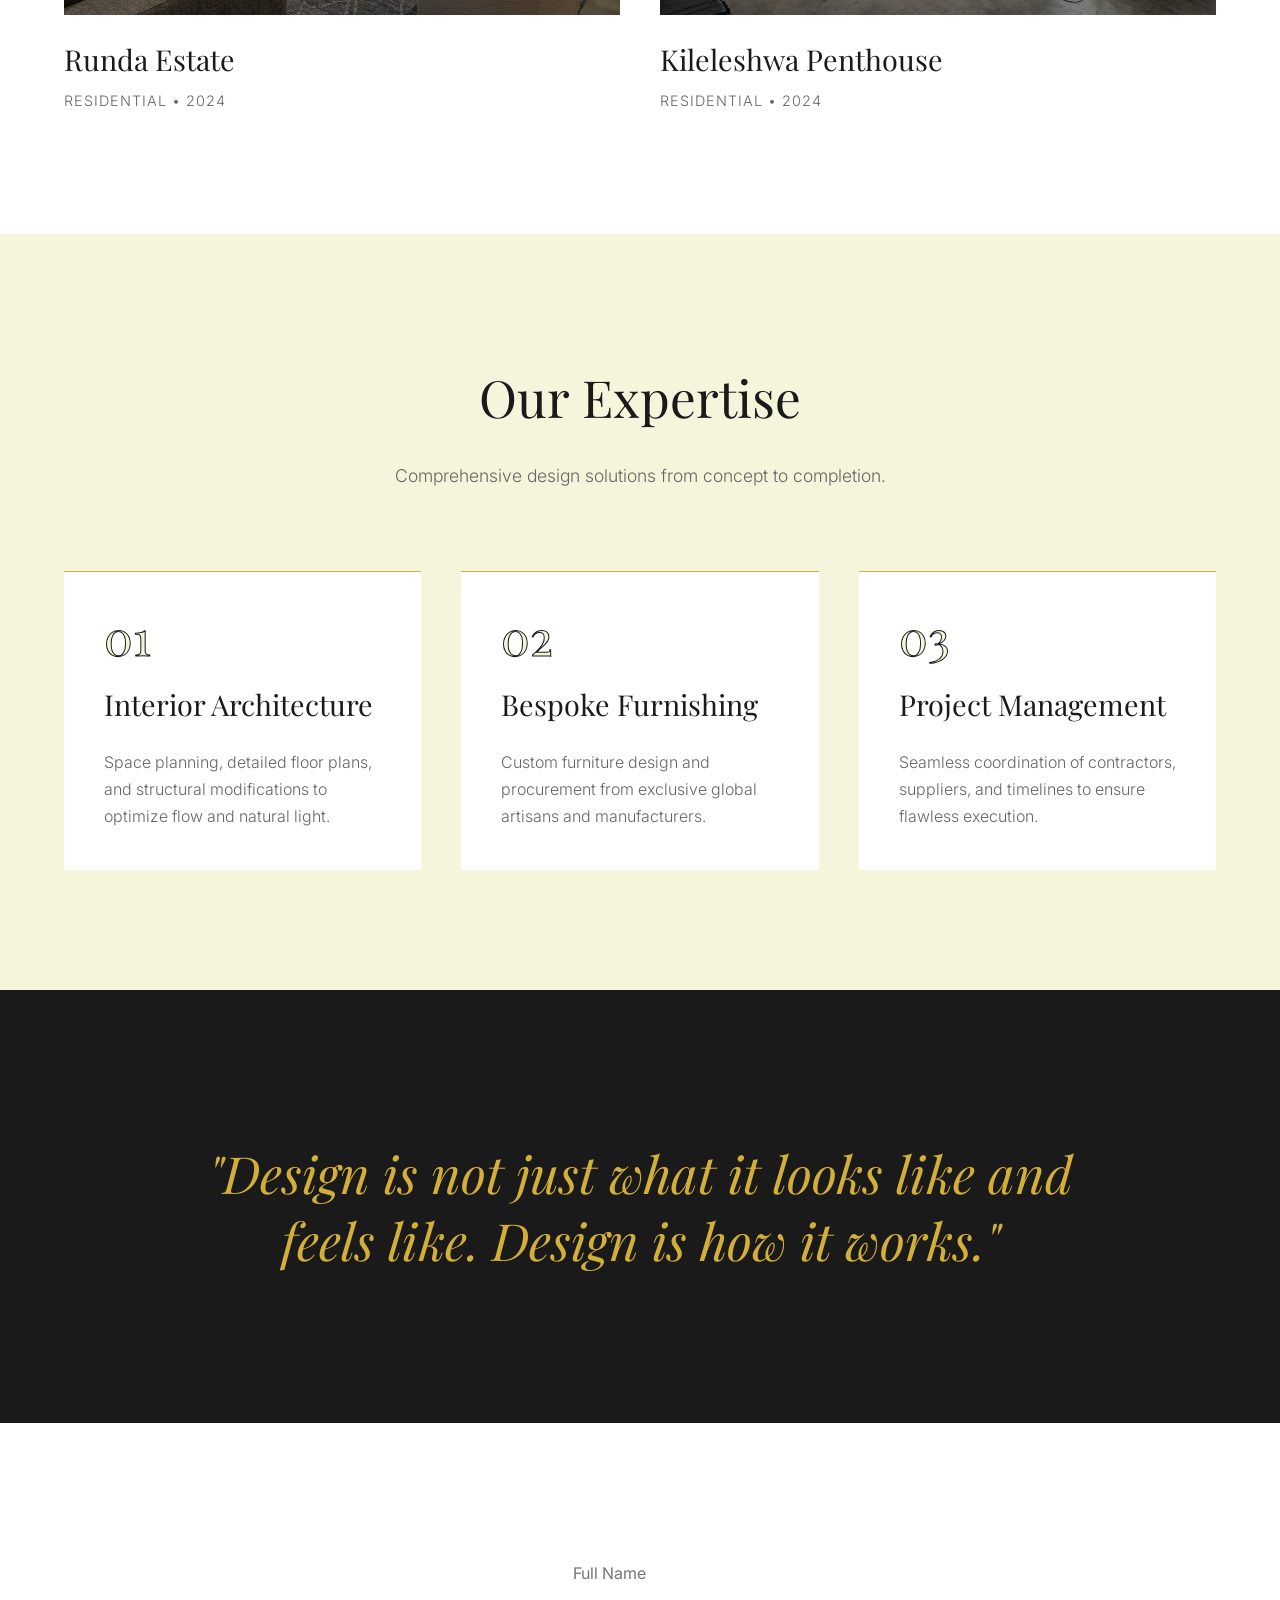
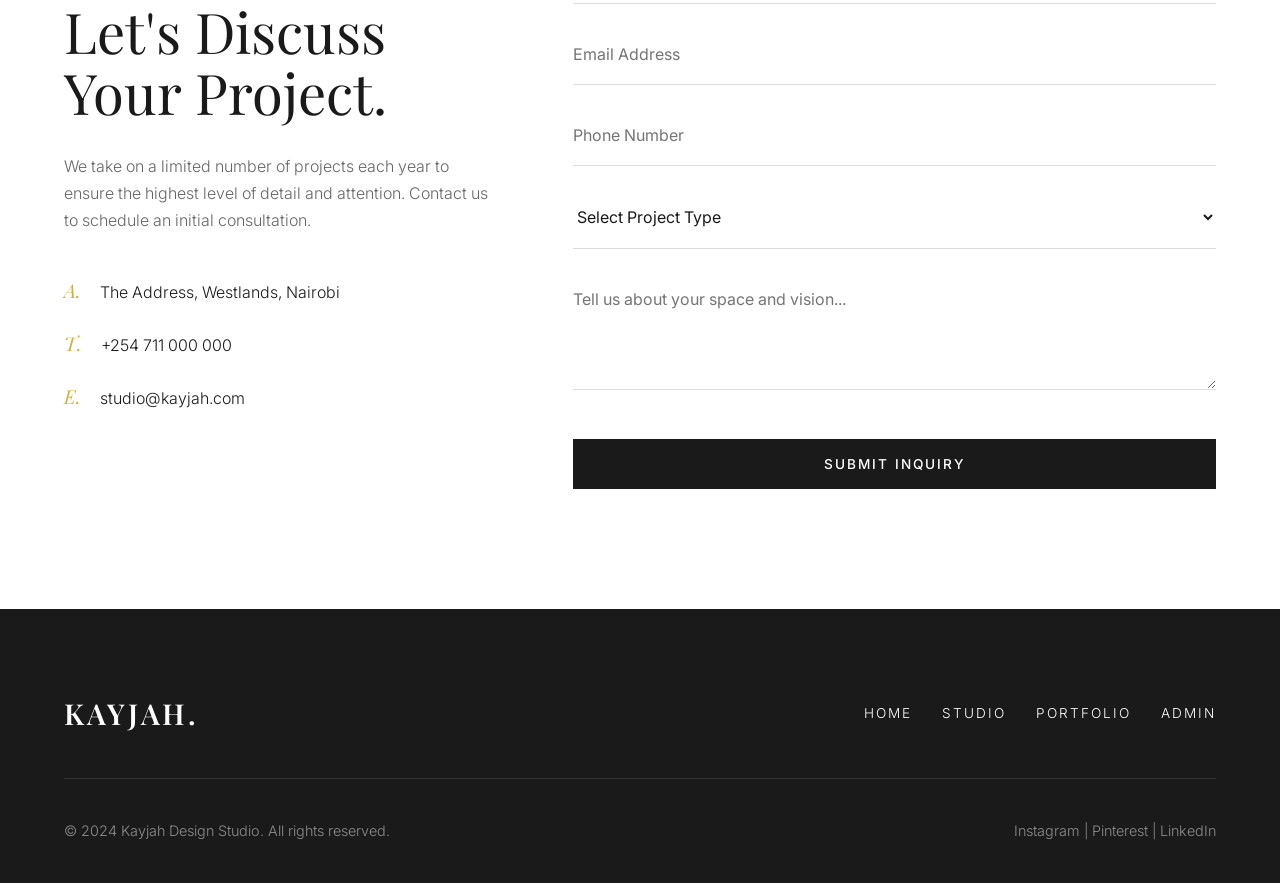
==== commit bd35c98e: "Inject premium Google Imagen AI backgrounds" ====
--- a/index.html
+++ b/index.html
@@ -25,8 +25,8 @@
 </header>
 <section class="section split-section" id="about">
 <div class="container"><div class="split-grid">
-<div class="split-img" style=" background-image: linear-gradient(rgba(0,0,0,0.4), rgba(0,0,0,0.4)), url('https://loremflickr.com/800/600/Living,Space,Design?lock=1') !important; background-size: cover !important; background-position: center !important; color: white !important; text-shadow: 0 2px 4px rgba(0,0,0,0.8);">
-<div class="img-placeholder" style="color: white !important; text-shadow: 0 2px 4px rgba(0,0,0,0.8); background-image: linear-gradient(rgba(0,0,0,0.4), rgba(0,0,0,0.4)), url('images/ai_img_2.jpg') !important; background-size: cover !important; background-position: center !important; color: white !important; text-shadow: 0 2px 4px rgba(0,0,0,0.8);">Living Space Design</div>
+<div class="split-img" style="color: white !important; text-shadow: 0 2px 4px rgba(0,0,0,0.8); background-image: linear-gradient(rgba(0,0,0,0.4), rgba(0,0,0,0.4)), url('images/interior_design.png') !important; background-size: cover !important; background-position: center !important; color: white !important; text-shadow: 0 2px 4px rgba(0,0,0,0.8);">
+<div class="img-placeholder" style="color: white !important; text-shadow: 0 2px 4px rgba(0,0,0,0.8);    color: white !important; text-shadow: 0 2px 4px rgba(0,0,0,0.8); background-image: linear-gradient(rgba(0,0,0,0.4), rgba(0,0,0,0.4)), url('images/photo_studio.png') !important; background-size: cover !important; background-position: center !important; color: white !important; text-shadow: 0 2px 4px rgba(0,0,0,0.8);">Living Space Design</div>
 </div>
 <div class="split-content">
 <span class="tag">The Studio</span>
@@ -41,19 +41,19 @@
 <div class="section-header"><h2>Selected Works</h2><p>A glimpse into our residential and commercial projects.</p></div>
 <div class="port-grid">
 <div class="port-item">
-<div class="port-img img-1" style=" background-image: linear-gradient(rgba(0,0,0,0.4), rgba(0,0,0,0.4)), url('https://loremflickr.com/800/600/Muthaiga,Residence?lock=3') !important; background-size: cover !important; background-position: center !important; color: white !important; text-shadow: 0 2px 4px rgba(0,0,0,0.8);">Muthaiga Residence</div>
+<div class="port-img img-1" style="color: white !important; text-shadow: 0 2px 4px rgba(0,0,0,0.8); background-image: linear-gradient(rgba(0,0,0,0.4), rgba(0,0,0,0.4)), url('images/interior_design.png') !important; background-size: cover !important; background-position: center !important; color: white !important; text-shadow: 0 2px 4px rgba(0,0,0,0.8);">Muthaiga Residence</div>
 <div class="port-info"><h3>Muthaiga Residence</h3><p>Residential • 2023</p></div>
 </div>
 <div class="port-item">
-<div class="port-img img-2" style=" background-image: linear-gradient(rgba(0,0,0,0.4), rgba(0,0,0,0.4)), url('https://loremflickr.com/800/600/The,Glasshouse?lock=4') !important; background-size: cover !important; background-position: center !important; color: white !important; text-shadow: 0 2px 4px rgba(0,0,0,0.8);">The Glasshouse</div>
+<div class="port-img img-2" style="color: white !important; text-shadow: 0 2px 4px rgba(0,0,0,0.8); background-image: linear-gradient(rgba(0,0,0,0.4), rgba(0,0,0,0.4)), url('images/photo_studio.png') !important; background-size: cover !important; background-position: center !important; color: white !important; text-shadow: 0 2px 4px rgba(0,0,0,0.8);">The Glasshouse</div>
 <div class="port-info"><h3>The Glasshouse</h3><p>Commercial • 2023</p></div>
 </div>
 <div class="port-item">
-<div class="port-img img-3" style="color: white !important; text-shadow: 0 2px 4px rgba(0,0,0,0.8); background-image: linear-gradient(rgba(0,0,0,0.4), rgba(0,0,0,0.4)), url('images/ai_img_5.jpg') !important; background-size: cover !important; background-position: center !important; color: white !important; text-shadow: 0 2px 4px rgba(0,0,0,0.8);">Runda Estate</div>
+<div class="port-img img-3" style="color: white !important; text-shadow: 0 2px 4px rgba(0,0,0,0.8);    color: white !important; text-shadow: 0 2px 4px rgba(0,0,0,0.8); background-image: linear-gradient(rgba(0,0,0,0.4), rgba(0,0,0,0.4)), url('images/interior_design.png') !important; background-size: cover !important; background-position: center !important; color: white !important; text-shadow: 0 2px 4px rgba(0,0,0,0.8);">Runda Estate</div>
 <div class="port-info"><h3>Runda Estate</h3><p>Residential • 2024</p></div>
 </div>
 <div class="port-item">
-<div class="port-img img-4" style=" background-image: linear-gradient(rgba(0,0,0,0.4), rgba(0,0,0,0.4)), url('https://loremflickr.com/800/600/Kileleshwa,Penthouse?lock=6') !important; background-size: cover !important; background-position: center !important; color: white !important; text-shadow: 0 2px 4px rgba(0,0,0,0.8);">Kileleshwa Penthouse</div>
+<div class="port-img img-4" style="color: white !important; text-shadow: 0 2px 4px rgba(0,0,0,0.8); background-image: linear-gradient(rgba(0,0,0,0.4), rgba(0,0,0,0.4)), url('images/photo_studio.png') !important; background-size: cover !important; background-position: center !important; color: white !important; text-shadow: 0 2px 4px rgba(0,0,0,0.8);">Kileleshwa Penthouse</div>
 <div class="port-info"><h3>Kileleshwa Penthouse</h3><p>Residential • 2024</p></div>
 </div>
 </div>
